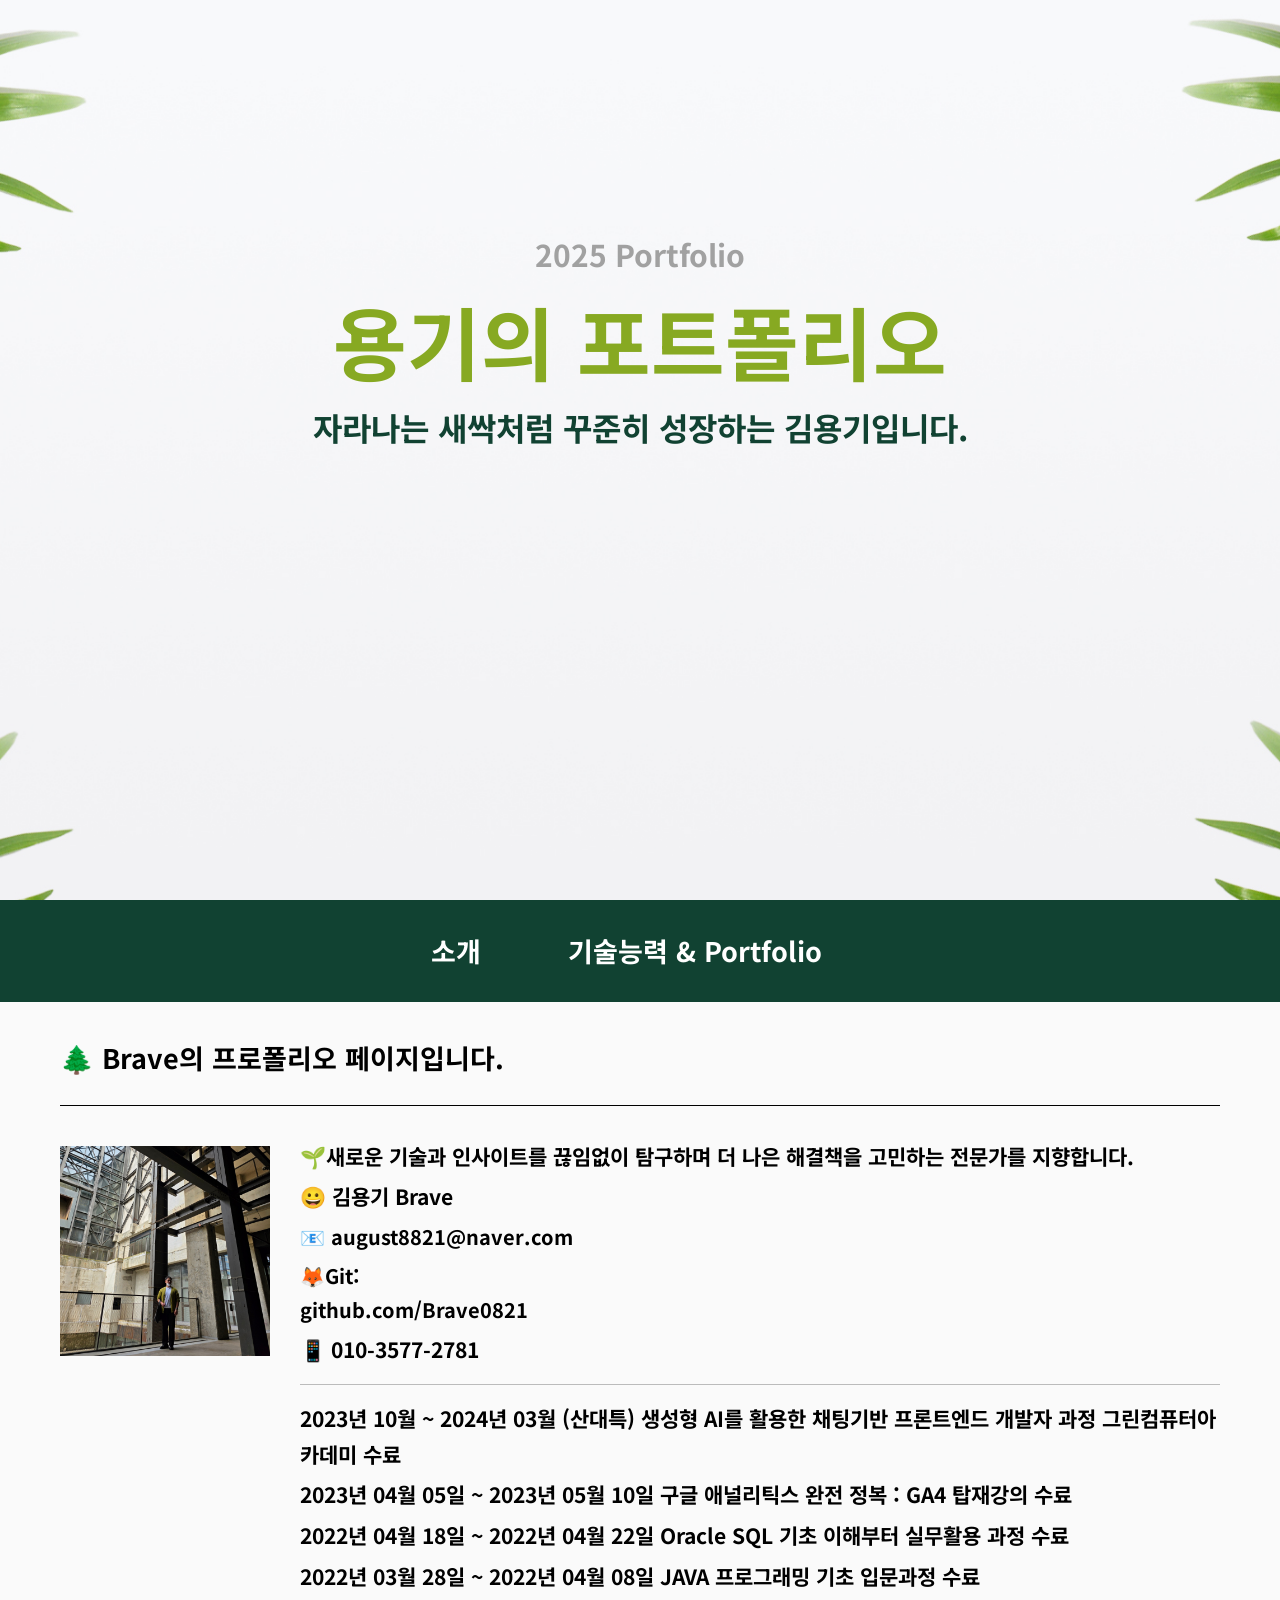
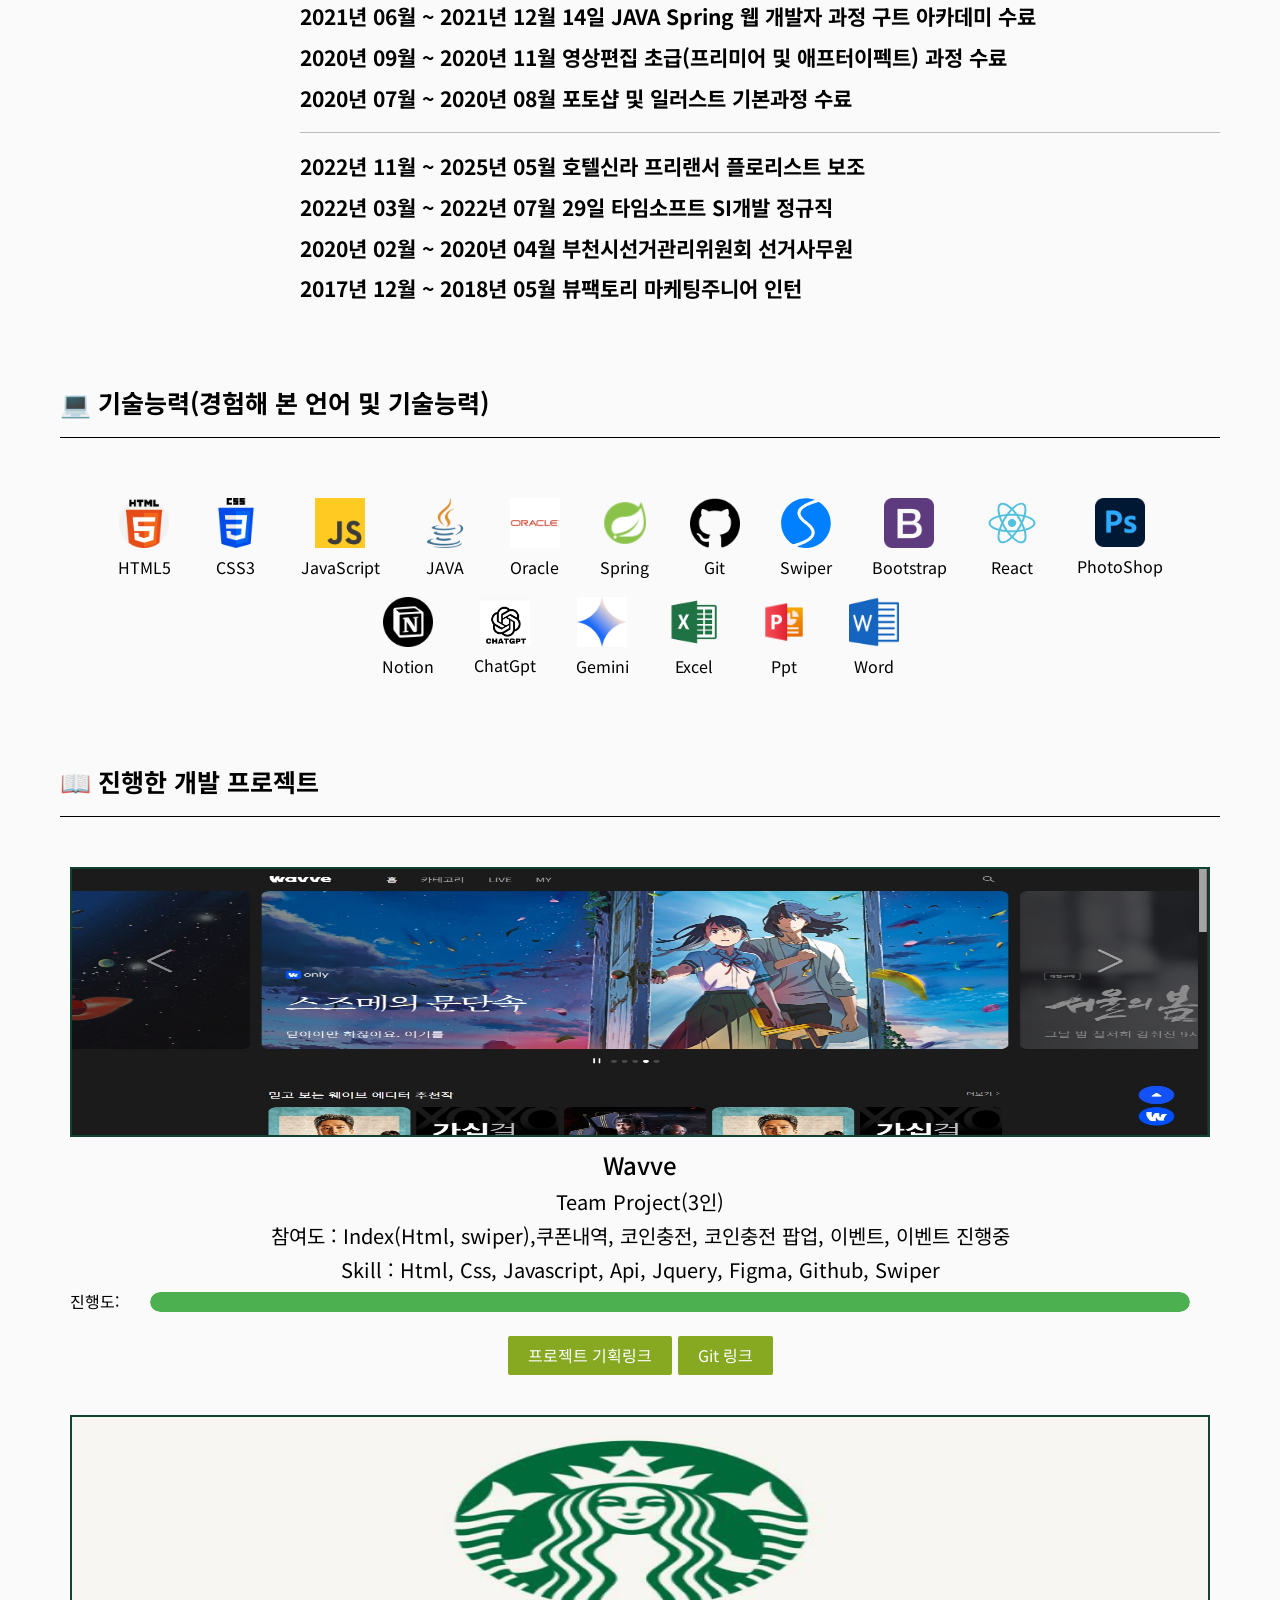
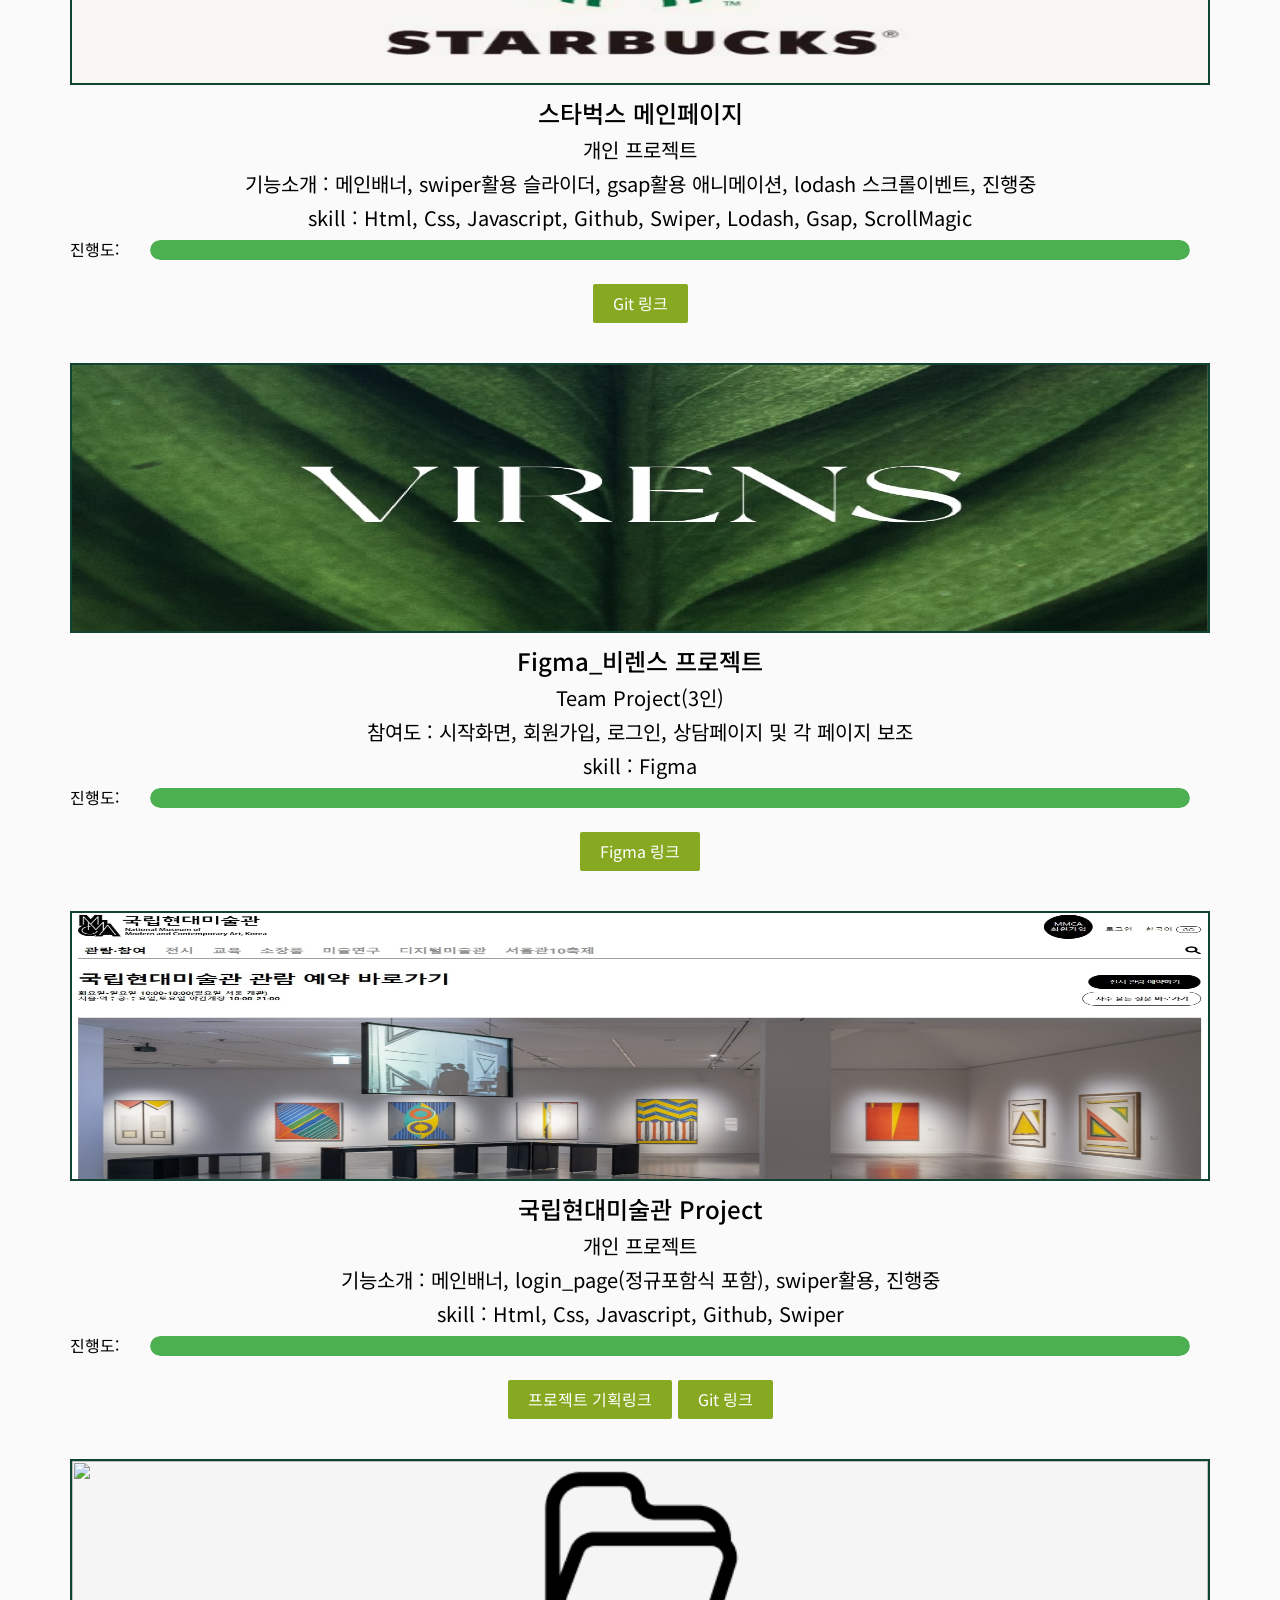
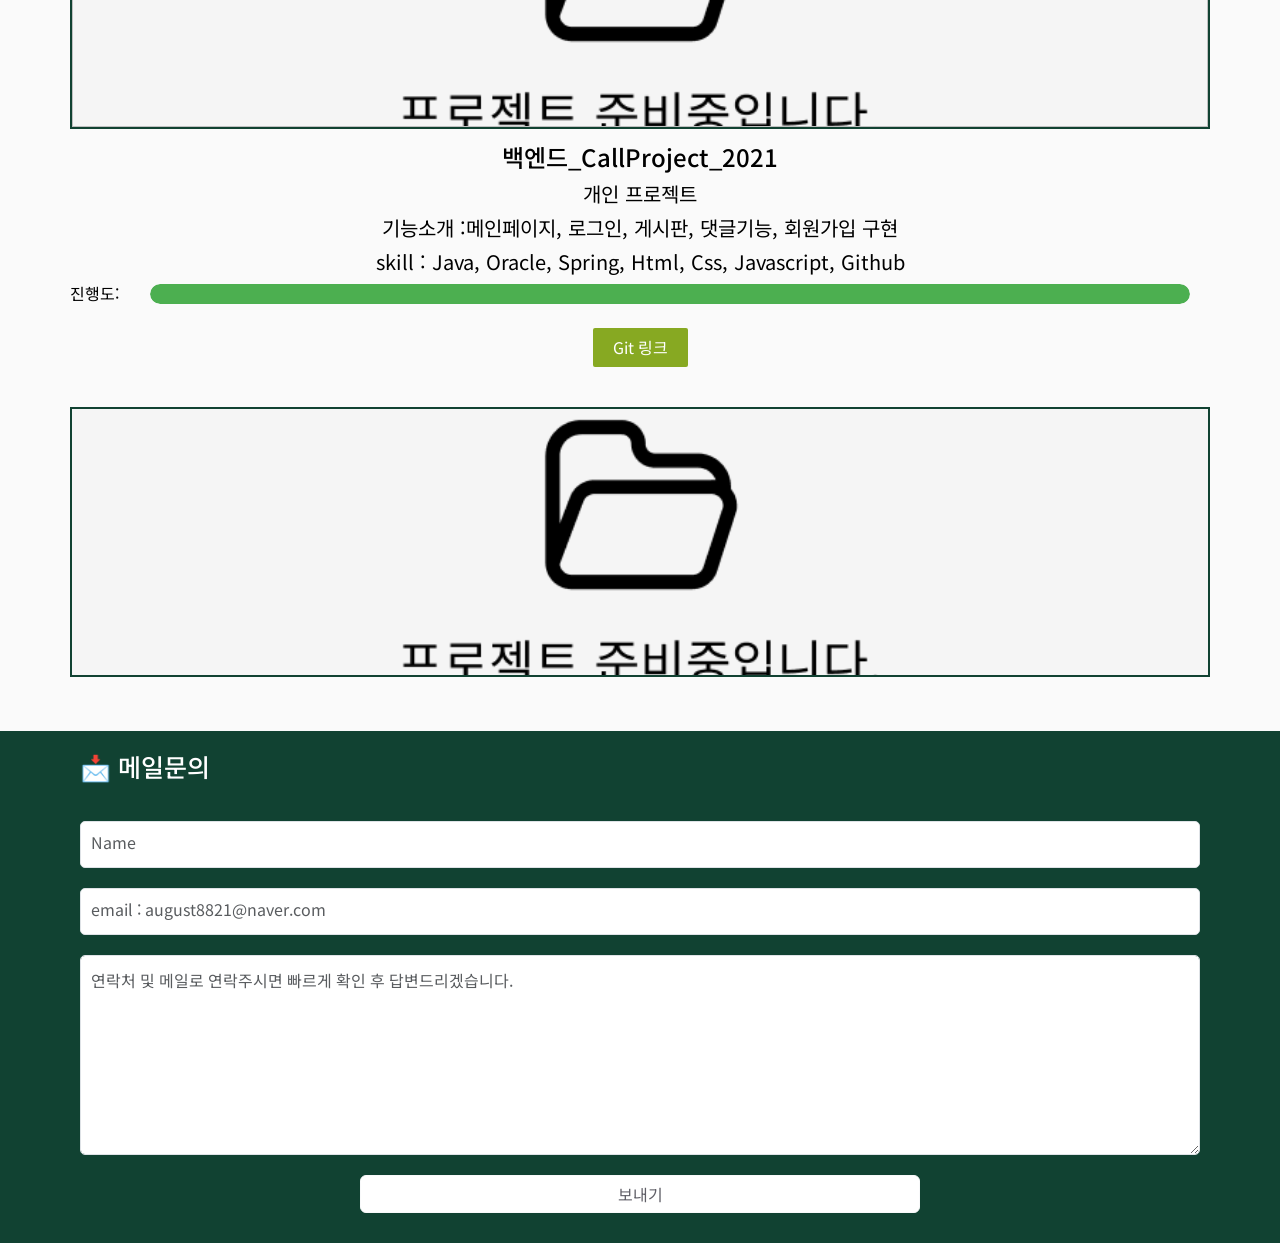
==== index.html @ 5a5cd95c "변경" ====
<!DOCTYPE html>
<html lang="ko">

<head>
    <meta charset="UTF-8">
    <meta name="viewport" content="width=device-width, initial-scale=1.0">
    <title>2025 Portfolio</title>
    <link href='http:spoqa.github.io/spoqa-han-sans/css/SpoqaHanSansNeo.css' rel='stylesheet' type='text/css'>
    <link rel="preconnect" href="https://fonts.googleapis.com">
    <link rel="preconnect" href="https://fonts.gstatic.com" crossorigin>
    <link href="https://fonts.googleapis.com/css2?family=Black+Han+Sans&display=swap" rel="stylesheet">
     <!--플러그인 필수 css cdn 연결-->
     <link rel="stylesheet" href="https://cdnjs.cloudflare.com/ajax/libs/Swiper/11.0.5/swiper-bundle.css">
     <link rel="stylesheet" href="https://cdnjs.cloudflare.com/ajax/libs/Swiper/11.0.5/swiper-bundle.min.css">
     <!--플러그인 필수 JS cdn 연결-->
     <script src="https://cdnjs.cloudflare.com/ajax/libs/Swiper/11.0.5/swiper-bundle.min.js"></script>
     <script src="https://cdnjs.cloudflare.com/ajax/libs/Swiper/11.0.5/swiper-bundle.js"></script>
    <link href="https://cdn.jsdelivr.net/npm/bootstrap@5.0.2/dist/css/bootstrap.min.css" rel="stylesheet"
        integrity="sha384-EVSTQN3/azprG1Anm3QDgpJLIm9Nao0Yz1ztcQTwFspd3yD65VohhpuuCOmLASjC" crossorigin="anonymous">
    <script src="https://cdn.jsdelivr.net/npm/bootstrap@5.0.2/dist/js/bootstrap.bundle.min.js"
        integrity="sha384-MrcW6ZMFYlzcLA8Nl+NtUVF0sA7MsXsP1UyJoMp4YLEuNSfAP+JcXn/tWtIaxVXM" crossorigin="anonymous">
    </script>
    <!-- 구글 폰트 -->
    <link rel="preconnect" href="https://fonts.googleapis.com">
    <link rel="preconnect" href="https://fonts.gstatic.com" crossorigin>
    <link href="https://fonts.googleapis.com/css2?family=Noto+Sans+KR&display=swap" rel="stylesheet">
    <link rel="stylesheet" href="./style/reset.css">
    <link rel="stylesheet" href="./style/portfolio.css">
    <link rel="stylesheet" href="./style/reaction/portfolio_reaction.css">
</head>

<body>
    <button id="scroll-to-top" onclick="scrollToTop()">
        <!-- &#8593; -->&#129145;</button>
    <!-- 유니코드 -->
    <div class="start_wrap">
        <p class="year_title">2025 Portfolio</p>
        <h1>용기의 포트폴리오</h1>
        <p class="info">
            자라나는 새싹처럼 꾸준히 성장하는 김용기입니다.
        </p>
    </div>
    <header>
        <nav>
            <ul>
                <li><a href="#about">소개</a></li>
                <li><a href="#my_skills">기술능력 & Portfolio</a></li>
              <!--   <li><a href="#projects">Portfolio</a></li> -->
            </ul>
        </nav>
    </header>
    <main>
        <div class="main_wrap">
            <section id="about">
                <h2>&#127794; Brave의 프로폴리오 페이지입니다.</h2>
                <div class="profile">
                    <p class="photo "><img src="./images/my_img_2025.png.jpg" alt=""></p>
                    <div class="info">
                        <p class="main_title">&#127793;새로운 기술과 인사이트를 끊임없이 탐구하며 더 나은 해결책을 고민하는 전문가를 지향합니다.</p>
                        <p>&#128512; 김용기 Brave</p>
                        <p class="addr_content "><em class="addr_title"></em>&#128231; august8821@naver.com</p>
                        <a href=https://github.com/Brave0821 target="_blank">
                            <p class="addr_content"  title="클릭 시 저의 Git 사이트로 이동합니다. " data-bs-toggle="tooltip" >&#x1F98A;Git: github.com/Brave0821</p>
                        </a>
                        <p>&#128241; 010-3577-2781</p>
                        <hr>
                        <p>2023년 10월 ~ 2024년 03월 (산대특) 생성형 AI를 활용한 채팅기반 프론트엔드 개발자 과정 그린컴퓨터아카데미 수료</p>
                        <P>2023년 04월 05일 ~ 2023년 05월 10일 구글 애널리틱스 완전 정복 : GA4 탑재강의 수료 </P>
                        <p>2022년 04월 18일 ~ 2022년 04월 22일 Oracle SQL 기초 이해부터 실무활용 과정 수료</p>
                        <p>2022년 03월 28일 ~ 2022년 04월 08일 JAVA 프로그래밍 기초 입문과정 수료</p>
                        <p>2021년 06월 ~ 2021년 12월 14일 JAVA Spring 웹 개발자 과정 구트 아카데미 수료</p>
                        <p>2020년 09월 ~ 2020년 11월 영상편집 초급(프리미어 및 애프터이펙트) 과정 수료</p>
                        <p>2020년 07월 ~ 2020년 08월 포토샵 및 일러스트 기본과정 수료</p>
                        <hr>
                        <p>2022년 11월 ~ 2025년 05월 호텔신라 프리랜서 플로리스트 보조</p>
                        <p>2022년 03월 ~ 2022년 07월 29일 타임소프트 SI개발 정규직</p>
                        <p>2020년 02월 ~ 2020년 04월 부천시선거관리위원회 선거사무원</p>
                        <p>2017년 12월 ~ 2018년 05월 뷰팩토리 마케팅주니어 인턴</p>
                    </div>
                </div>
            </section>
            <section id="my_skills">
                <h2>&#x1F4BB; 기술능력(경험해 본 언어 및 기술능력)</h2>
                <ul class="my_skills_ul">
                    <li><img src="./images/skill_icon/html_2.png" alt="">
                        <p>HTML5</p>
                    </li>
                    <li><img src="./images/skill_icon/css2.png" alt="">
                        <p>CSS3</p>
                    </li>
                    <li><img src="./images/skill_icon/js2.png" alt="">
                        <p>JavaScript</p>
                    </li>
                    <li><img src="./images/skill_icon/java.png" alt="">
                        <p>JAVA</p>
                    </li>
                    <li><img src="./images/skill_icon/oracle.png" alt="">
                        <p>Oracle</p>
                    </li>
                    <li><img src="./images/skill_icon/spring.png" alt="">
                        <p>Spring</p>
                    </li>
                    <li><img src="./images/skill_icon/github1.png" alt="">
                        <p>Git</p>
                    </li>
                    <li><img src="./images/skill_icon/swiper-logo.svg" alt="">
                        <p>Swiper</p>
                    </li>
                    <li><img src="./images/skill_icon/bootstrap.png" alt="">
                        <p>Bootstrap</p>
                    </li>
                    <li><img src="./images/skill_icon/react.svg" alt="">
                        <p>React</p>
                    </li>
                    <li><img src="./images/skill_icon/ph1.png" alt="">
                        <p>PhotoShop</p>
                    </li>
                    <li><img src="./images/skill_icon/notion1.png" alt="">
                        <p>Notion</p>
                    </li>
                    <li><img src="./images/skill_icon/gpt1.jpg" alt="">
                        <p>ChatGpt</p>
                    </li>
                    <li><img src="./images/skill_icon/gemini.jpg" alt="">
                        <p>Gemini</p>
                    </li>
                    <li><img src="./images/skill_icon/excel.png" alt="">
                        <p>Excel</p>
                    </li>
                    <li><img src="./images/skill_icon/ppt.png" alt="">
                        <p>Ppt</p>
                    </li>
                    <li><img src="./images/skill_icon/word.png" alt="">
                        <p>Word</p>
                    </li>
                </ul>
            </section>
            <section class="swiper-container" id="projects">
                <h2>&#x1F4D6; 진행한 개발 프로젝트</h2>
                <ul class="swiper-wrapper">
                    <li class="swiper-slide">
                        <a href="https://yunaweb.pe.kr/wave_frontend24/#" target="_blank" class="photo"
                            title="클릭 시 프로젝트 결과 페이지로 이동합니다" data-bs-toggle="tooltip"><img src="./images/png/my_port1.png"
                                alt=""></a>
                        <!-- 주소 2개 1개는 선생님이 닷홈?으로 -->
                        <!-- https://yunaweb.pe.kr/wave_frontend24/# -->
                        <!-- http://eunsung00.dothome.co.kr/# -->
                        <h3>Wavve</h3>
                        <p>Team Project(3인)</p>
                        <p>참여도 : Index(Html, swiper),쿠폰내역, 코인충전, 코인충전 팝업, 이벤트, 이벤트 진행중</p>
                        <p>Skill : Html, Css, Javascript, Api, Jquery, Figma, Github, Swiper</p>
                        <div class="progress-bar">
                            <div class="progress" id="progress_wavve"></div>
                        </div>
                        <div id="progress-label">진행도: </div>
                        <!-- <a class="view" href="https://www.figma.com/proto/d97P1f5xxpEmgM6TqXLsxs/2%EC%A1%B0-Wavve-%ED%8C%80-%ED%94%84%EB%A1%9C%EC%A0%9D%ED%8A%B8?node-id=0-1" target="_blank" data-bs-toggle="tooltip" data-bs-title="Click Figma">프로젝트 기획링크</a> -->
                        <a class="view"
                            href="https://www.figma.com/proto/eJRY4yJRgtSu9EDS7NRVVg/2%ED%8C%80-wavve-%ED%94%84%EB%A1%9C%EC%A0%9D%ED%8A%B8?type=design&node-id=25-2&t=TbO5zuvLXb6Bbsw3-0&scaling=contain&page-id=0%3A1"
                            target="_blank" data-bs-toggle="tooltip" data-bs-title="Click Figma">프로젝트 기획링크</a>
                        <a class="view" target="_blank" href="https://github.com/EunsungGIT/TeanProjectWavve"
                            data-bs-toggle="tooltip" data-bs-title="Click GitHub">Git 링크</a>
                    </li>

                    <!-- 스타벅스 프로젝트 진행중! -->
                    <li class="swiper-slide ">
                        <a href="https://brave0821-coffee-project.netlify.app/" target="_blank" class="photo"
                            title="클릭 시 프로젝트 결과 페이지로 이동합니다." data-bs-toggle="tooltip"><img src="./images/starbucks_project.PNG"
                                alt=""></a>
                        <h3>스타벅스 메인페이지</h3>
                        <p>개인 프로젝트</p>
                        <p>기능소개 : 메인배너, swiper활용 슬라이더, gsap활용 애니메이션, lodash 스크롤이벤트, 진행중 </p>
                        <p>skill : Html, Css, Javascript, Github, Swiper, Lodash, Gsap, ScrollMagic</p>
                        <!-- ScrollMagic : 스크롤 이벤트 시 사용
                            Lodash : 사용시 lodash 라이브러리 사용할 때 js보다 위에 선언
                            스크롤 내릴 때 배지 숨기기에 사용 
                            Gsap :   /* gsap.to - > 애니메이션 라이브러리 */
                         -->
                        <div class="progress-bar">
                            <div class="progress" id="progress_star"></div>
                        </div>
                        <div id="progress-label">진행도: </div>
                    <!--  <a href="#" target="_blank" onclick="show_alert()" class="view" data-bs-toggle="tooltip"
                            data-bs-title="Click Figma">프로젝트 기획링크</a> -->
                        <a class="view" target="_blank" href="https://github.com/Brave0821/starbucks_project"
                            data-bs-toggle="tooltip" data-bs-title="Click GitHub">Git 링크</a>
                    </li>

                    <li class="swiper-slide">
                        <a href="https://www.figma.com/proto/awSRDNw2wSh28Qm1FjveeA/1%EC%A1%B0_%EB%B9%84%EB%A0%8C%EC%8A%A4_%EC%9A%A9%EA%B8%B0%2C%ED%98%84%EB%B9%88%2C%EC%9D%80%EC%A7%80?node-id=1-70&mode=design&t=Zvrmenkyr2TkocUM-1" target="_blank" class="photo"
                            title="클릭 시 프로젝트 결과 페이지로 이동합니다. " data-bs-toggle="tooltip"><img
                                src="./images/png/my_port2.png" alt=""></a>
                        <h3>Figma_비렌스 프로젝트</h3>
                        <p>Team Project(3인)</p>
                        <p>참여도 : 시작화면, 회원가입, 로그인, 상담페이지 및 각 페이지 보조</p>
                        <p>skill : Figma</p>
                        <div class="progress-bar">
                            <div class="progress" id="progress_virens"></div>
                        </div>
                        <div id="progress-label">진행도: </div>
                        <a class="view" target="_blank" href="https://www.figma.com/file/ej5Dd2ijztCohTHC5mE9Yn/%EB%B9%84%EB%A0%8C%EC%8A%A4_%EC%9E%91%EC%97%85%ED%8E%98%EC%9D%B4%EC%A7%80?type=design&node-id=0%3A1&mode=design&t=mO05AOOE3wdHelzq-1"
                            data-bs-toggle="tooltip" data-bs-title="Click Figma">Figma 링크</a>
                    </li>

                    <li class="swiper-slide ">
                        <a href="https://yonggi-artmuseum.netlify.app/" target="_blank" class="photo"
                            title="클릭 시 프로젝트 결과 페이지로 이동합니다" data-bs-toggle="tooltip"><img src="./images/png/my_port3.png"
                                alt=""></a>
                        <h3>국립현대미술관 Project</h3>
                        <p>개인 프로젝트</p>
                        <p>기능소개 : 메인배너, login_page(정규포함식 포함), swiper활용, 진행중</p>
                        <p>skill : Html, Css, Javascript, Github, Swiper</p>
                        <div class="progress-bar">
                            <div class="progress" id="progress_art"></div>
                        </div>
                        <div id="progress-label">진행도: </div>
                        <a href="#" target="_blank" onclick="show_alert()" class="view" data-bs-toggle="tooltip"
                            data-bs-title="Click Figma">프로젝트 기획링크</a>
                        <a class="view" target="_blank" href="https://github.com/Brave0821/cloneCoding_art_museum"
                            data-bs-toggle="tooltip" data-bs-title="Click GitHub">Git 링크</a>
                    </li>
                    <li class="swiper-slide">
                        <a href="./images/백엔드_CallProject_2021_김용기(발표 +시연영상).pptx" target="_blank" class="photo"
                            title="클릭 시 프로젝트 자료&시연영상이 다운로드됩니다. " data-bs-toggle="tooltip"><img
                                src="./images/my_port4.png" alt=""></a>
                        <h3>백엔드_CallProject_2021</h3>
                        <p>개인 프로젝트</p>
                        <p>기능소개 :메인페이지, 로그인, 게시판, 댓글기능, 회원가입 구현</p>
                        <p>skill : Java, Oracle, Spring, Html, Css, Javascript, Github</p>
                        <div class="progress-bar">
                            <div class="progress" id="progress_call"></div>
                        </div>
                        <div id="progress-label">진행도: </div>
                        <a class="view" target="_blank" href="https://github.com/Brave0821/CallProject"
                            data-bs-toggle="tooltip" data-bs-title="Click GitHub">Git 링크</a>
                    </li>
                    <li class="swiper-slide">
                        <a href="#" target="_blank" class="photo" title="준비중입니다." data-bs-toggle="tooltip"></a>
                    </li>
                </ul>
                <!-- prev next 자리 -->
                <a href="#" class="swiper-button-prev"></a>
                <a href="#" class="swiper-button-next"></a>
            </section>
            <!-- 토이 프로젝트 예시. -->
        </div>
    </main>
    <footer>
        <div class="mail">
            <a href="#">
                <h1>&#x1F4E9; 메일문의
                    <!-- <img src="./images/icon/chevron-down-solid.svg" alt=""> -->
                </h1>
            </a>
            <form action="https://api.web3forms.com/submit" method="POST" id="mailFrm">
                <!-- <input type="hidden" name="access_key" value="YOUR_ACCESS_KEY_HERE"> -->
                <!-- https://web3forms.com/#start  받은 키를 저기에 입력 -->
                <input type="hidden" name="access_key" value="86501c66-6d05-4bf1-900e-39610a4f84cd">
                <input type="text" name="name" required placeholder="Name" class="form-control" id="floatingInputValue">
                <input type="email" name="email" required placeholder="email : august8821@naver.com"
                    class="form-control" id="floatingInputValue">
                <textarea name="message" required placeholder="연락처 및 메일로 연락주시면 빠르게 확인 후 답변드리겠습니다." class="form-control"
                    id="floatingInputValue"></textarea>
                <!--                <div class="h-captcha" data-captcha="true"></div> -->
                <button type="submit" id="sendbtn" class="btn btn-outline-light" data-bs-toggle="popover"
                    title="Popover title" data-bs-content="메일을 보냈습니다." onclick="send_alert()">보내기</button>
            </form>
            <script src="https://web3forms.com/client/script.js" async defer></script>
        </div>
    </footer>
    <script src="script/index.js"></script>
</body>

</html>
---- style/portfolio.css ----
* {
/*   font-family: 'Spoqa Han Sans Neo', 'sans-serif'; */

  font-family: "Noto Sans KR", sans-serif;
  font-optical-sizing: auto;
  font-weight: 400;
  font-style: normal;
}

body {
  overflow-x: hidden; /* 가로 스크롤바를 숨깁니다. */

}

#scroll-to-top {
  position: fixed;
  bottom: 20px;
  right: 20px;
  background-color: #87a922;
  color: #fff;
  border: none;
  border-radius: 50%;
  width: 60px;
  height: 60px;
  font-size: 24px;
  cursor: pointer;
  display: flex;
  justify-content: center;
  align-items: center;
}

#scroll-to-top:hover {
  background-color: #114232;
}
#scroll-to-top span {
  font-size: 12px;
}
/* intro 첫번째 영역 */
.start_wrap {
  background:#f7f9fb url(../images/background_img/img1_2.jpg) no-repeat center;
 /*  background:#f7f9fb url(/images/background_img/img16.jpg) no-repeat center; */
  background-size:cover;
  height: 100vh;
  width: 100vw;
  text-align: center;
  padding: 18.4% 0 0 0;
}
.start_wrap p {
  color: #a1a1a1;
  font-size: 20px;
  font-weight: bold;
}
.start_wrap .year_title {
  font-size: 30px;
  font-weight: bold;
}
.start_wrap h1 {
  color: #87A922;
  font-size: 5rem;
  line-height: 1.7;
  font-weight: bold;
}
.start_wrap .info {
  margin-bottom: 20px;
  color:#114232;
  font-size:2rem;
}
/* header */
header {
  background-color: #114232;
  color: #fff;
  padding: 35px;
  text-align: center;
}
header nav {
  
}
header nav ul {
  display: flex;
  justify-content: center;
}
/* 소개 기술능력 */
header nav ul li {margin-right: 27px;}
header nav ul li a {
  font-size: 27px;
  font-weight: bold;
  padding: 0px 30px;
  color: #fff;
}
nav ul li a:hover {color: darkgreen}
/* main 프로필 페이지 */
main {}
main .main_wrap {
  margin: 0 auto;
  max-width: 100%;
  background: #FAFAFA;
}
/* 공통 section */
main .main_wrap > section {
  padding: 0 60px;
}

main .main_wrap > section h2 {
  font-weight: bold;
  font-size: 25px;
  border-bottom: 1px solid #000;
  padding-bottom: 20px;
}
/* section 개별 이름 about > my_skills > project(swiper-container) 순서 */
main .main_wrap #about {
  padding-top:40px;
}
main .main_wrap #about h2 {
  padding-bottom: 30px;
  font-size: 27px;
}
main .main_wrap #about .profile {
  font-size: 25px;
  margin-bottom: 20px;
  display:flex;
}

main .main_wrap #about .profile .photo {
  width: 20%; margin: 40px 20px 30px 0;
}
main .main_wrap #about .profile .photo img {width:100%;}
main .main_wrap #about .profile .info {
  padding-top: 28px;
  padding-left: 10px;
}
main .main_wrap #about .profile .info .main_title {}
main .main_wrap #about .profile .info p {
  font-weight: bold;
  font-size: 21px;
  margin-top: 5px;
  line-height:1.7;
}

main .main_wrap #about .profile .info p:last-child {

}

main .main_wrap  #about .profile .info .addr_content {
  font-weight: bold;
  font-size: 20px;
  margin-top: 5px;
}
main .main_wrap #about .profile .info .addr_content .addr_title {}
main .main_wrap #about .profile .info a {}
/* 부트스트랩 적용을 위해 넓이 제한 - > 클릭 시 git로 이동합니다. */
main .main_wrap #about .profile .info a .addr_content {
  width: 280px;
}
main .main_wrap #my_skills {
  margin: 80px 0px 80px 0px;
}
main .main_wrap #my_skills h2 {}
/* 111 */
main .main_wrap #my_skills .my_skills_ul {
  display: flex;
  flex-wrap: wrap;
  justify-content:center;
  margin-top: 50px;
  text-align: center;
}
main .main_wrap #my_skills .my_skills_ul li {
  display: flex;
  flex-flow: column;
  justify-content: flex-start;
  align-items: center;
  text-align: center;
  padding: 10px;
  margin: 0 10px;
}
main .main_wrap #my_skills .my_skills_ul li img {
  width: 50px; height: auto;
  transition: transform 0.3s ease;
}
main .main_wrap #my_skills .my_skills_ul li img:hover{
  transform: scale(1.1); 
  transform-origin: 50% 50%;
}
main .main_wrap #my_skills .my_skills_ul li p {
  font-size: 16px; padding-top:10px;
}
main .main_wrap #projects {
  position: relative;
}
main .main_wrap #projects h2 {}
main .main_wrap #projects .swiper-wrapper {
  text-align: center;
  padding: 30px 0px 30px 0px;
}
main .main_wrap #projects .swiper-wrapper .swiper-slide {
  font-size: 20px;
  padding: 20px 10px 20px 10px;
}
/* 이미지 클릭 시 포트폴리오 새 창 링크 */
main .main_wrap #projects .swiper-wrapper .swiper-slide .photo {
  border:2px solid #114232; display:inline-block;
  width:100%; height: 270px; overflow:hidden;
  background:url(../images/project_Preparing800.png) center;
  background-size:cover;
}
main .main_wrap #projects .swiper-wrapper .swiper-slide .photo:hover {
  filter:brightness(110%)
}
main .main_wrap #projects .swiper-wrapper .swiper-slide .photo img {
  width:100%;
  height: 100%;
}
main .main_wrap #projects .swiper-wrapper .swiper-slide h3 {
  font-size:1.5rem; padding-top:10px;
}
main .main_wrap #projects .swiper-wrapper .swiper-slide p {
  font-size: 20px; margin-top:10px;
}
/* 기획페이지 새 창 링크 */
main .main_wrap #projects .swiper-wrapper .swiper-slide .view {
  margin-top:20px;
  background:#87A922; border-radius:2px;
  padding:10px 20px; display:inline-block; color:#fff;
}
main .main_wrap #projects .swiper-wrapper .swiper-slide .view:hover {
  background:#114232;
}
/* prev, next */
main .main_wrap #projects .swiper-button-prev {
  position: absolute; color: #000;
  top: 265px;
}
main .main_wrap #projects .swiper-button-next {
  position: absolute; color: #000;
  top: 265px;
}
main .main_wrap #projects .swiper-button-prev:hover {color: darkgreen;}
main .main_wrap #projects .swiper-button-next:hover{color: darkgreen;}
/* footer */
footer {
  background: #114232;
  display: flex;
  padding: 0px 30px 30px 30px;
}
footer .mail {
  padding: 0 40px;
  margin-top: 30px;
  width: 1200px;
  margin: 0 auto;
}
footer .mail a {}
footer .mail a h1 {
  font-size: 25px; color:#fff;
  padding: 20px 0px 20px 0px;
}
footer .mail a img {
  padding-left: 5px;
  width: 25px;
  height: 25px;
}
footer .mail #mailFrm {
  text-align: center;
}
footer .mail #mailFrm input {
  background: #fff;
  width: 100%;
  height: 47px;
  border-radius: 5px;
  margin: 20px 0px 20px 0px;
  display: block;
  padding: 0px 0px 5px 10px;
}
footer .mail #mailFrm input[type=text] {}
footer .mail #mailFrm input[type=email] {}
footer .mail #mailFrm textarea {
  margin-bottom: 20px;
  width: 100%; height:200px;
  border-radius: 5px;
  padding: 12px 0px 0px 10px;
}
footer .mail #mailFrm #sendbtn {
  color: #605f67;
  background:#fff; width:50%;
}
footer .addr {margin-left: 70px;}
footer .addr h1 {
  font-size: 25px;
  padding: 50px 0px 20px 0px;
  border-bottom: 1px solid #000;
}
footer .addr > .addr_content {}
footer .addr a {}
footer .addr a .addr_content {}
footer .addr a .addr_content .addr_title {}
/* --------------------------------------------- */
/* 각 섹션이 스크롤될 때 페이드인 효과 적용 */
@keyframes fadeIn {
  from {
    opacity: 0;
    transform: translateY(20px);
  }

  to {
    opacity: 1;
    transform: translateY(0);
  }
}
/* 각 섹션에 애니메이션 적용 */
.start_wrap {
  animation: fadeIn 1s ease 0.5s both;
}


/* 실험중 */

.progress-bar {
  width: calc(100% - 100px); /* 100px는 라벨의 폭을 고려하여 조절합니다. */
  height: 20px;
  background-color: #f0f0f0;
  border-radius: 10px;
  display: inline-block;
  margin-top: 10px;
}

.progress {
  height: 100%;
  border-radius: 10px;
  background-color: #4caf50; /* Default green color */
  transition: width 0.5s ease-in-out;
/*   display: inline-block; */
}

#progress-label {
  float: left;
  margin-right: 10px; /* 라벨과 막대 사이의 간격 조절 */
  margin-top: 10px;
}
---- style/reaction/portfolio_reaction.css ----
@media screen and (max-width:1240px) {
    .start_wrap .year_title {
        font-size: 1.25rem;
    }
    
    .start_wrap h1 {
        font-size: 3.75rem;
    }

    .start_wrap .info{
        font-size: 1rem
    }
    main .main_wrap #about .profile .photo img {
        width: 250%;
        margin-top: 25px;
    }
    main .main_wrap #about .profile {
        flex-direction: column;
    }

    main .main_wrap #about .profile .info {
        margin-top: 0px;
    }
    main .main_wrap #my_skills .my_skills_ul {
        flex-wrap: wrap;
    }
    main .main_wrap #projects .swiper-wrapper .swiper-slide .photo {
    width: 100%;
    height: 260px;
    }
    main .main_wrap #projects .swiper-wrapper .swiper-slide .photo img {}
    main .main_wrap #projects .swiper-wrapper .swiper-slide h3 {
        font-size: 1.25rem
    }
    main .main_wrap #projects .swiper-wrapper .swiper-slide p {
        font-size: 1rem;
    }
    main .main_wrap #projects .swiper-wrapper .swiper-slide .view {
        padding: 7px 15px
    }

    main .main_wrap #projects .swiper-button-prev {
        position: absolute; color: #000;
        top: 225px;
    }
    main .main_wrap #projects .swiper-button-next {
        position: absolute; color: #000;
        top: 225px;
    }
    footer .mail #mailFrm {
        text-align: center;
    }
/* 3 4(넓은화면x) 5넓은화면x  11넓 괜찮은데?? 13? 15 16*/
    .start_wrap {
        background:#f7f9fb url(/images/background_img/img4.jpg) no-repeat center;
/*         background-size:cover;
        height: 100vh;
        width: 100vw;
        text-align: center;
        padding: 18.4% 0 0 0; */
      }
}





@media screen and (max-width:768px) {

    .start_wrap {
        background:#f7f9fb url(/images/background_img/img4.jpg) no-repeat center;
 /*        background-size:cover;
        height: 100vh;
        width: 100vw;
        text-align: center;
        padding: 18.4% 0 0 0; */
      }
      
    .start_wrap .year_title {
        font-size: 1.25rem;
    }
    
    .start_wrap h1 {
        font-size: 3.75rem;
    }

    .start_wrap .info{
        font-size: 1rem
    }

 
    main .main_wrap #about .profile .photo img {
        width: 250%;
        margin-top: 25 px;
    }
    main .main_wrap #about .profile {
        flex-direction: column;
    }

    main .main_wrap #about .profile .info {
        margin-top: 0px;
    }
    main .main_wrap #my_skills .my_skills_ul {
        flex-wrap: wrap;
    }
    main .main_wrap #projects .swiper-wrapper .swiper-slide .photo {
    width: 100%;
    height: 260px;
    }
    main .main_wrap #projects .swiper-wrapper .swiper-slide .photo img {}
    main .main_wrap #projects .swiper-wrapper .swiper-slide h3 {
        font-size: 1.25rem
    }
    main .main_wrap #projects .swiper-wrapper .swiper-slide p {
        font-size: 1rem;
    }
    main .main_wrap #projects .swiper-wrapper .swiper-slide .view {
        padding: 7px 15px
    }

    main .main_wrap #projects .swiper-button-prev {
        position: absolute; color: #000;
        top: 225px;
    }
    main .main_wrap #projects .swiper-button-next {
        position: absolute; color: #000;
        top: 225px;
    }
    footer .mail #mailFrm {
        text-align: center;
    }
} 

@media screen and (max-width:553px) {

    header nav ul li a {
        font-size: 20px;
    }
}

@media screen and (max-width:477px) {
    header nav ul li a {
        font-size: 15px;
    }
}
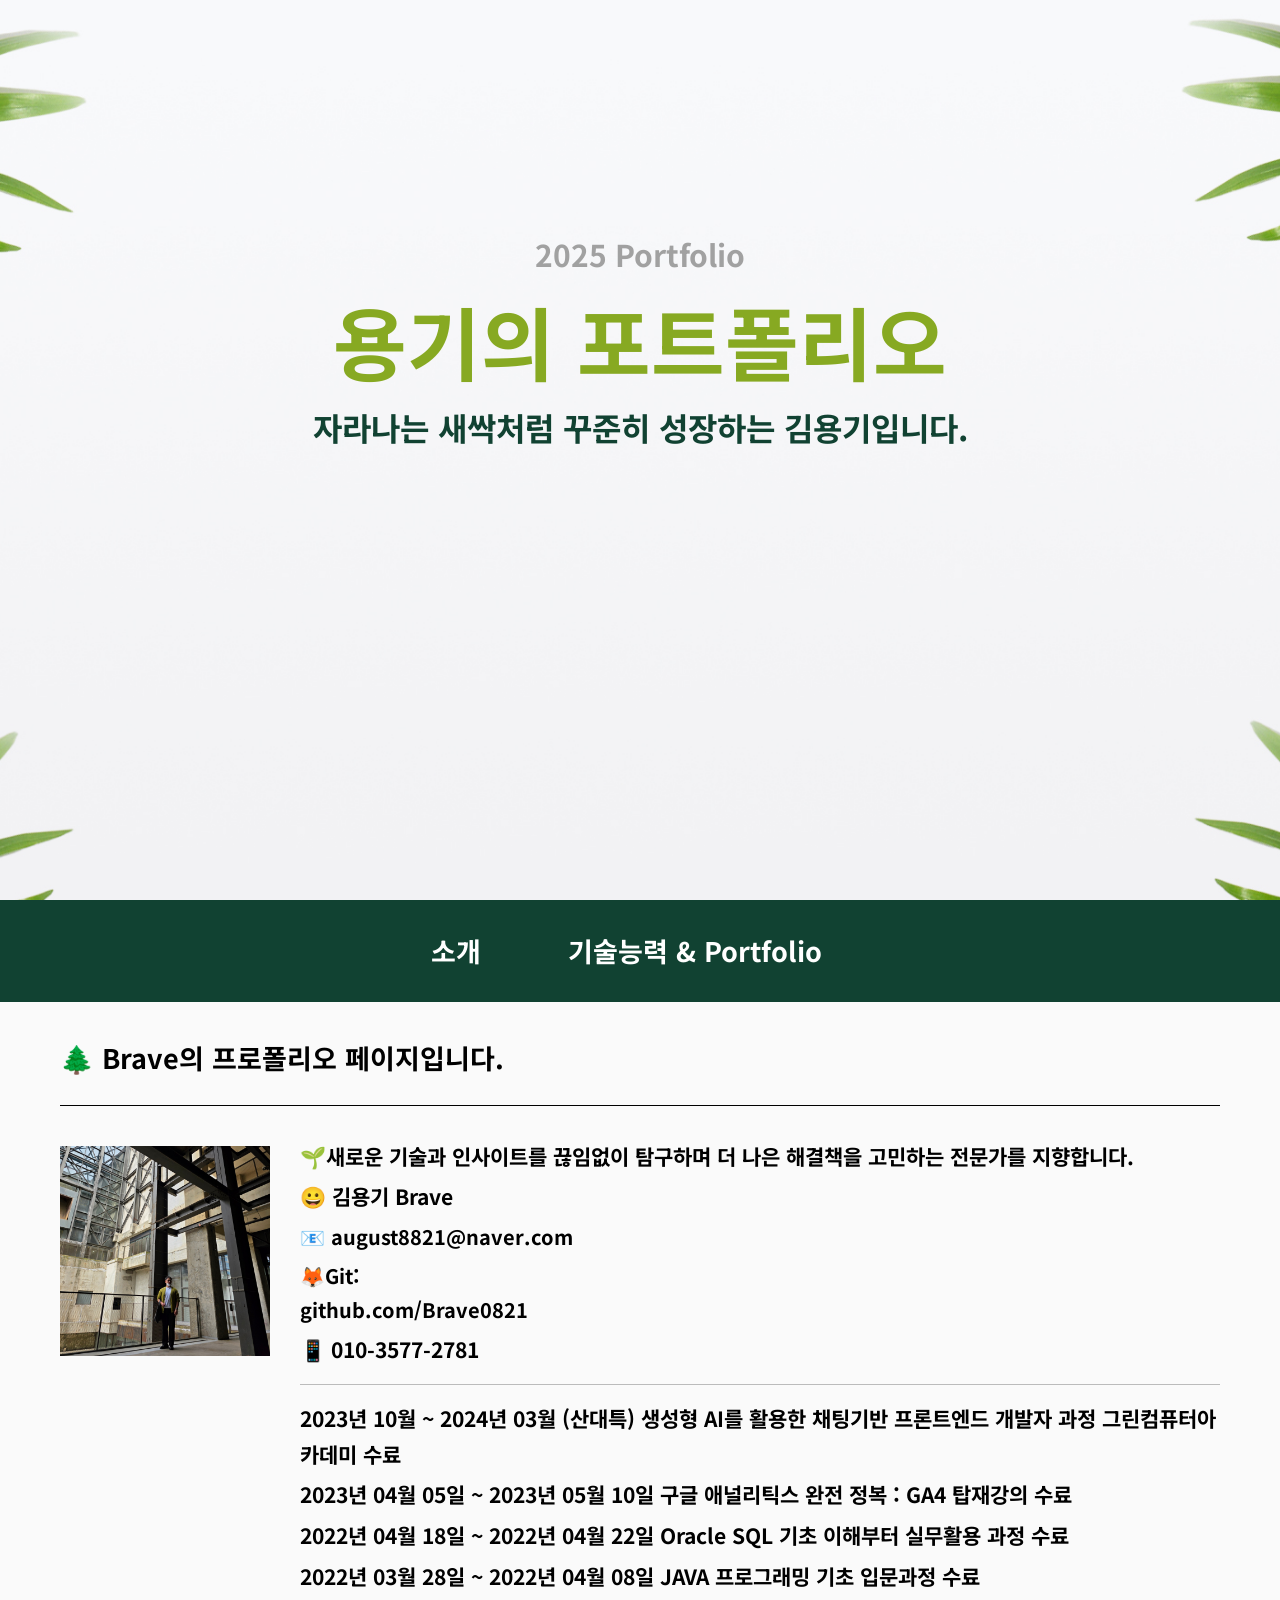
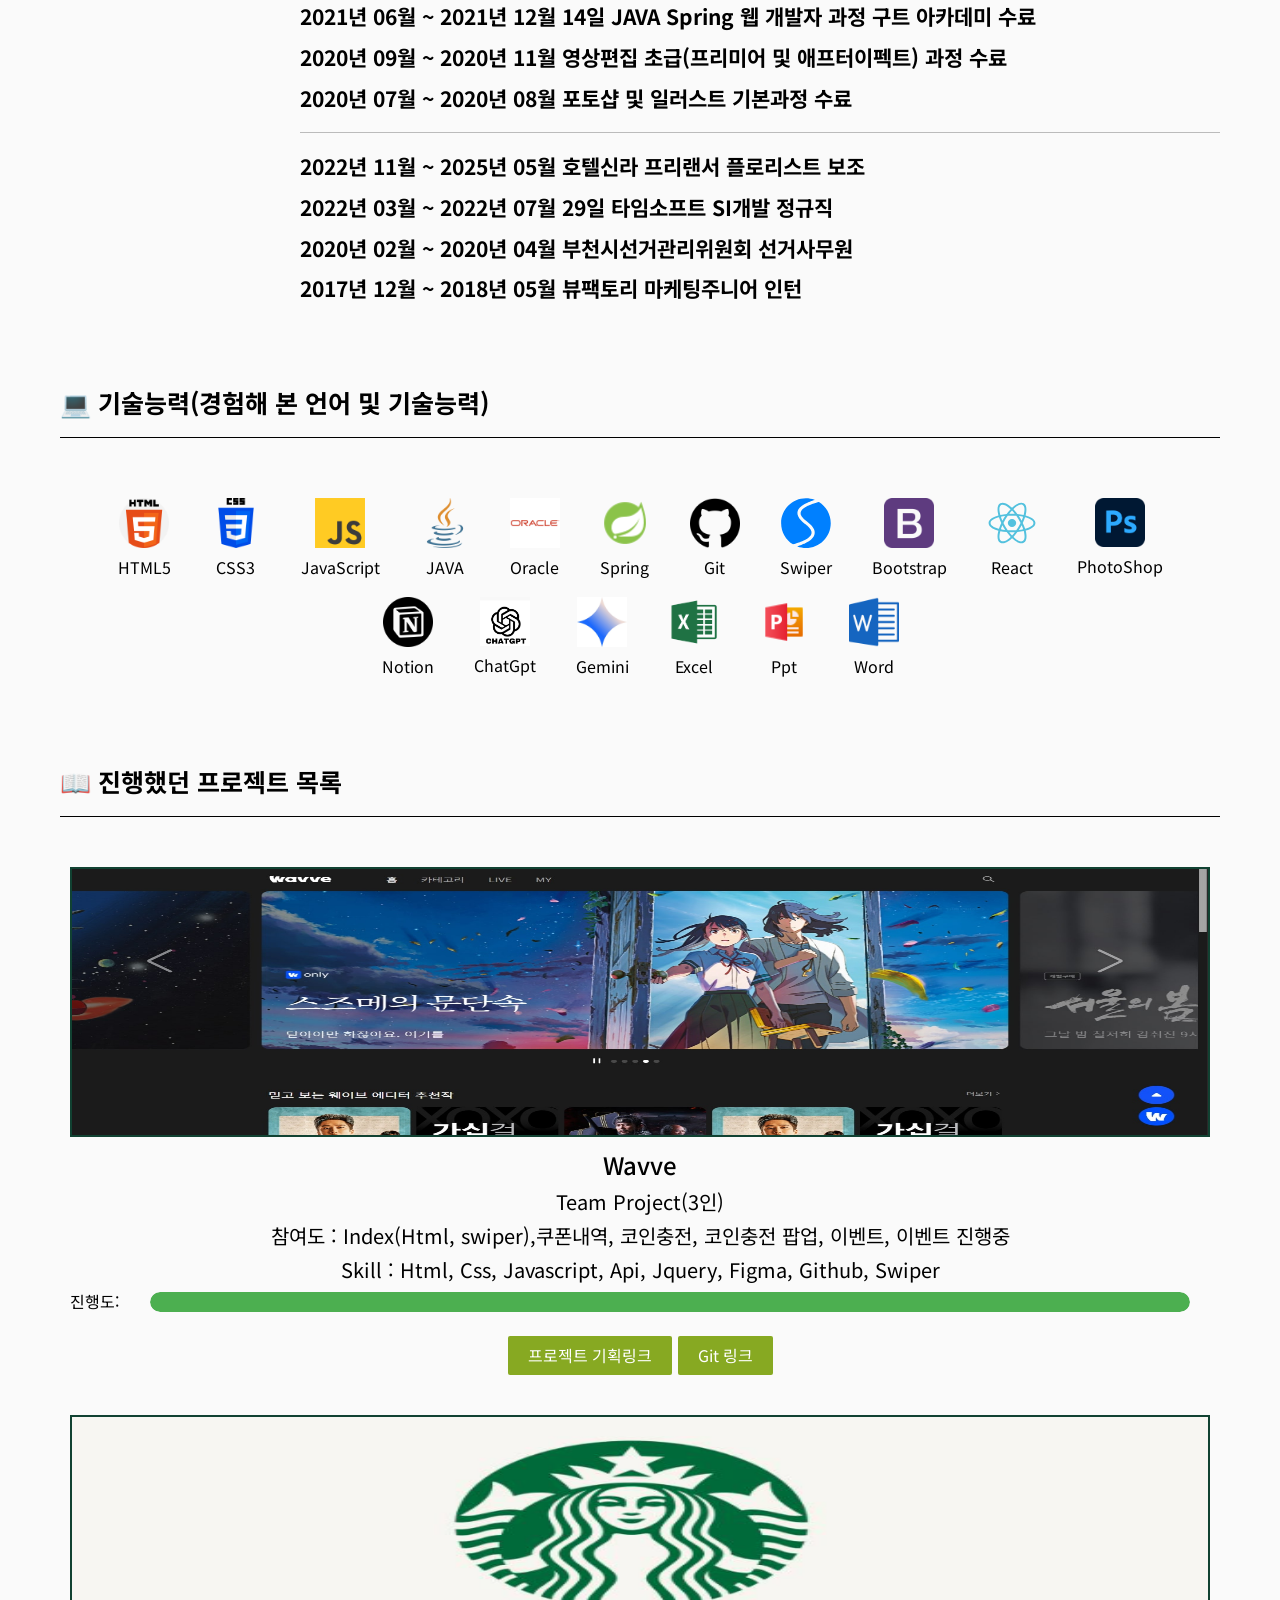
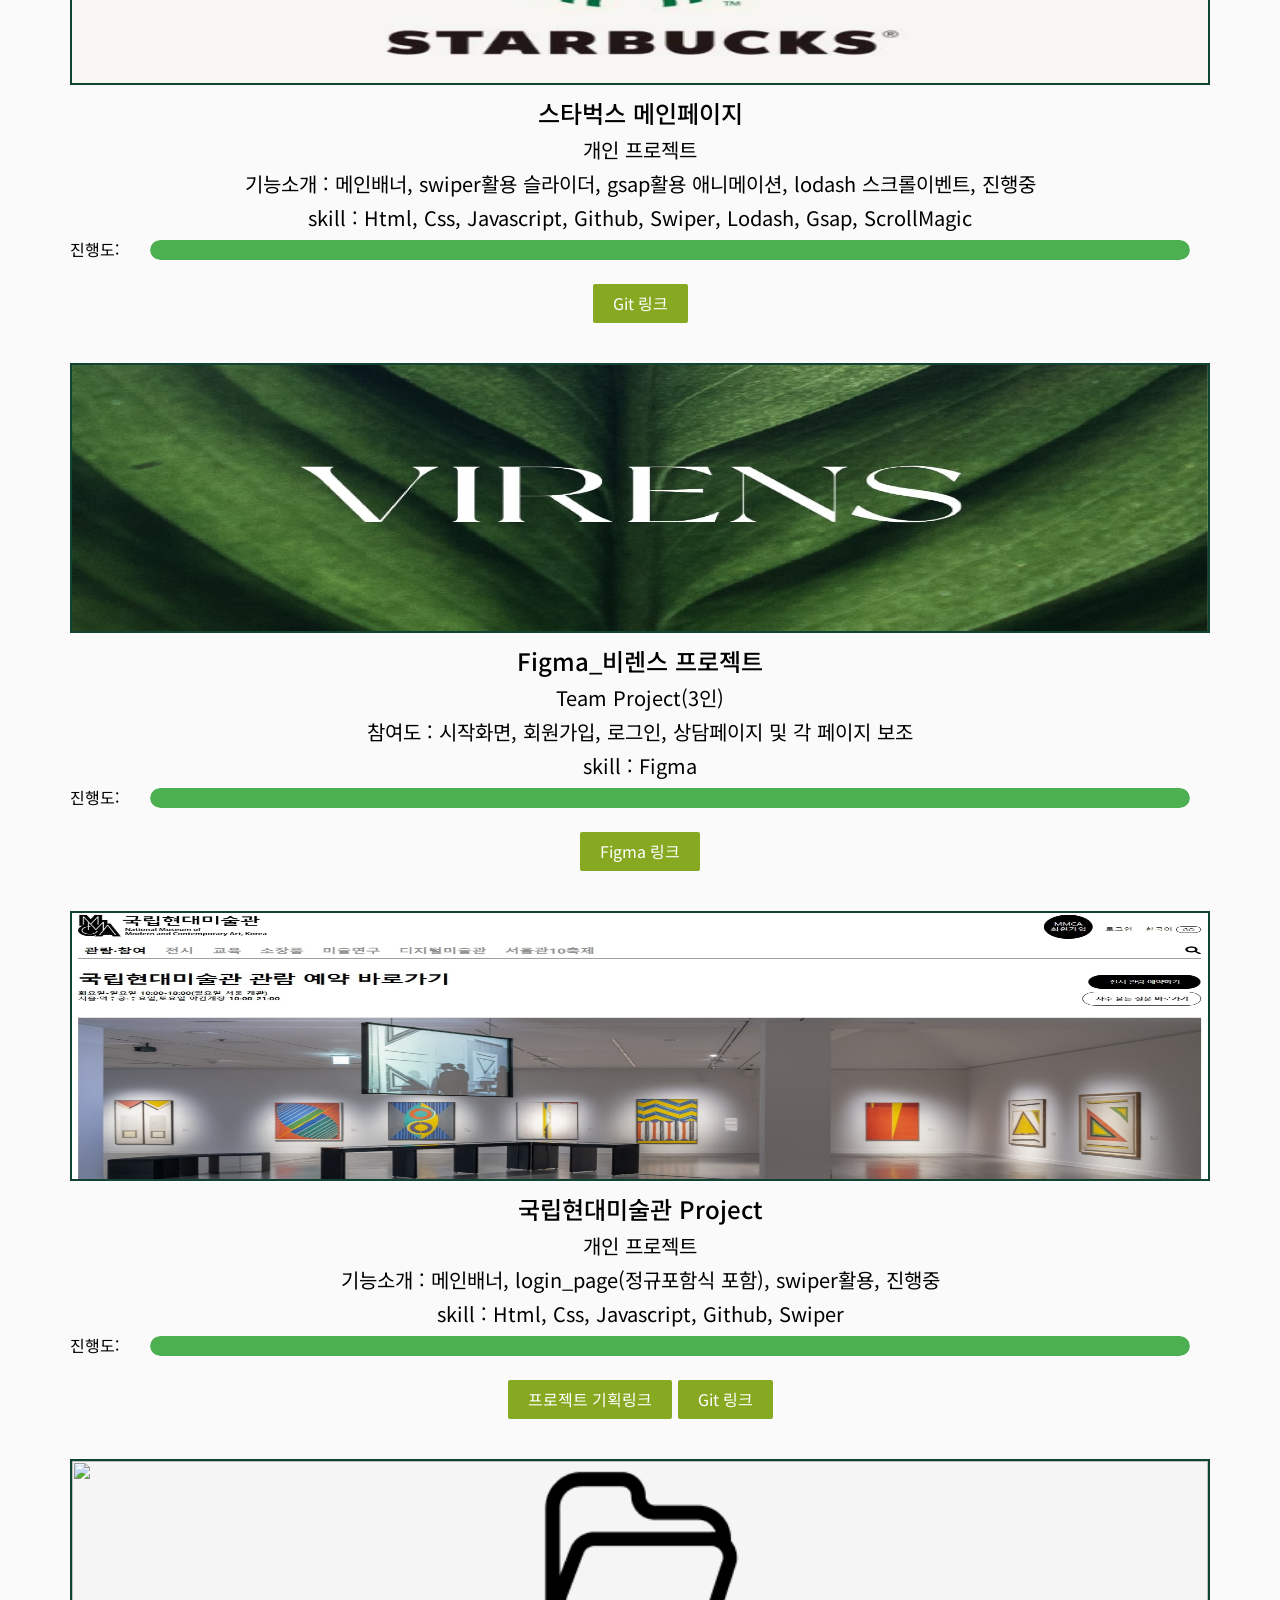
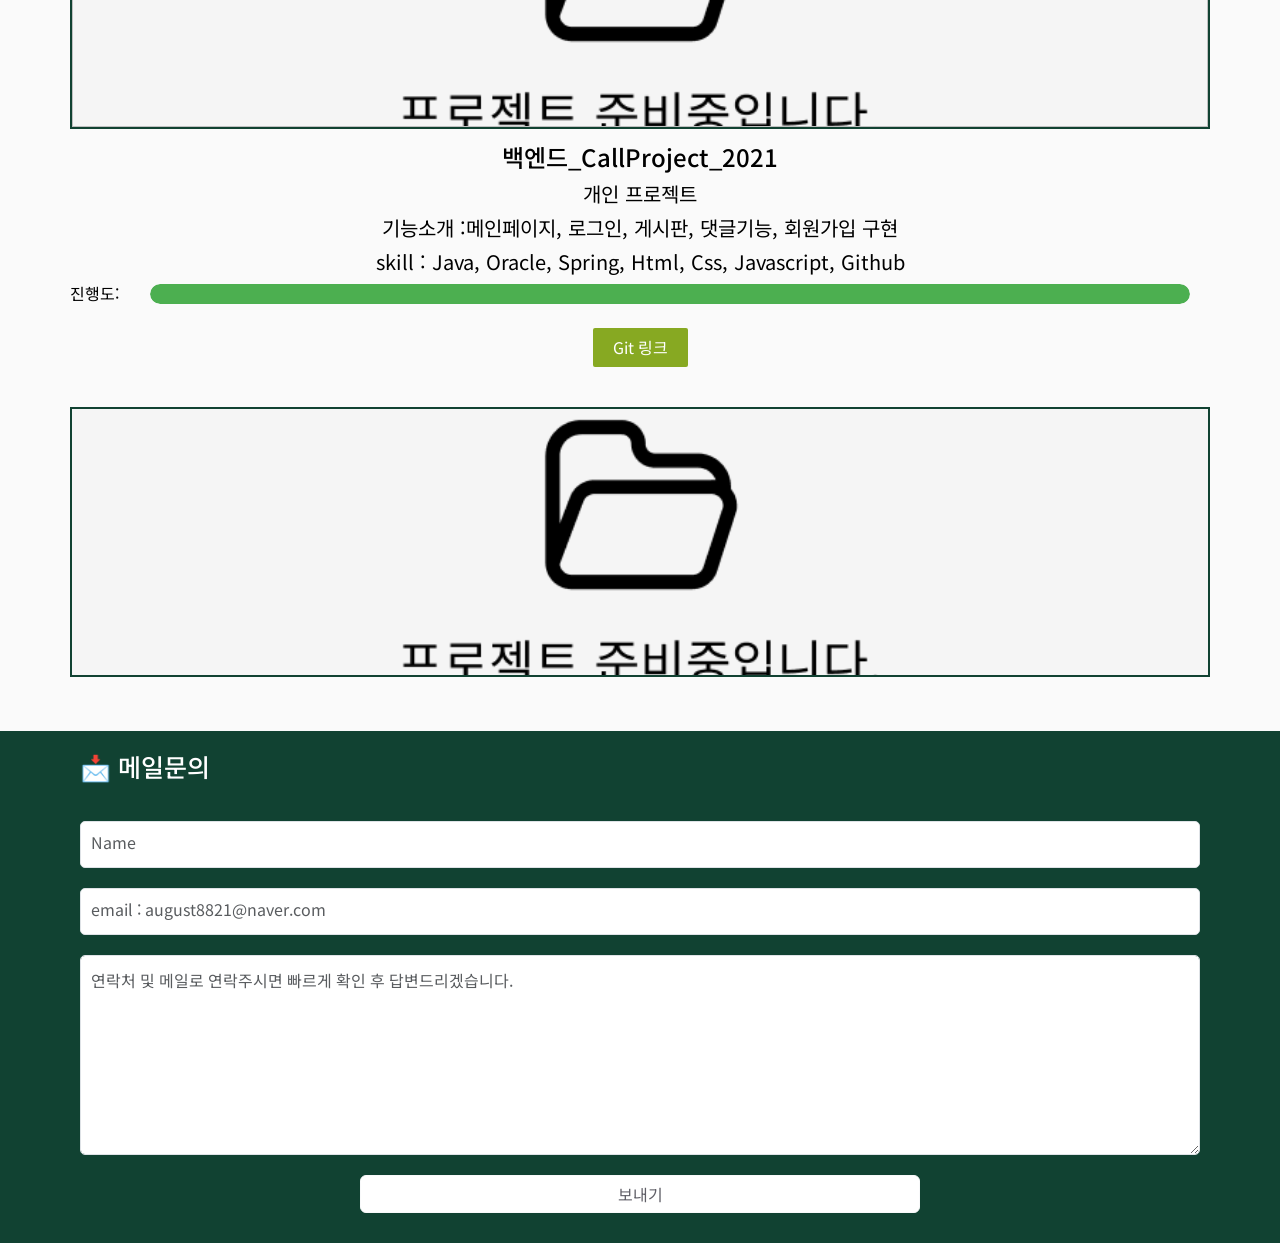
==== commit a6720667: "이름 변경" ====
--- a/index.html
+++ b/index.html
@@ -136,7 +136,7 @@
                 </ul>
             </section>
             <section class="swiper-container" id="projects">
-                <h2>&#x1F4D6; 진행한 개발 프로젝트</h2>
+                <h2>&#x1F4D6; 진행했던 프로젝트 목록 </h2>
                 <ul class="swiper-wrapper">
                     <li class="swiper-slide">
                         <a href="https://yunaweb.pe.kr/wave_frontend24/#" target="_blank" class="photo"
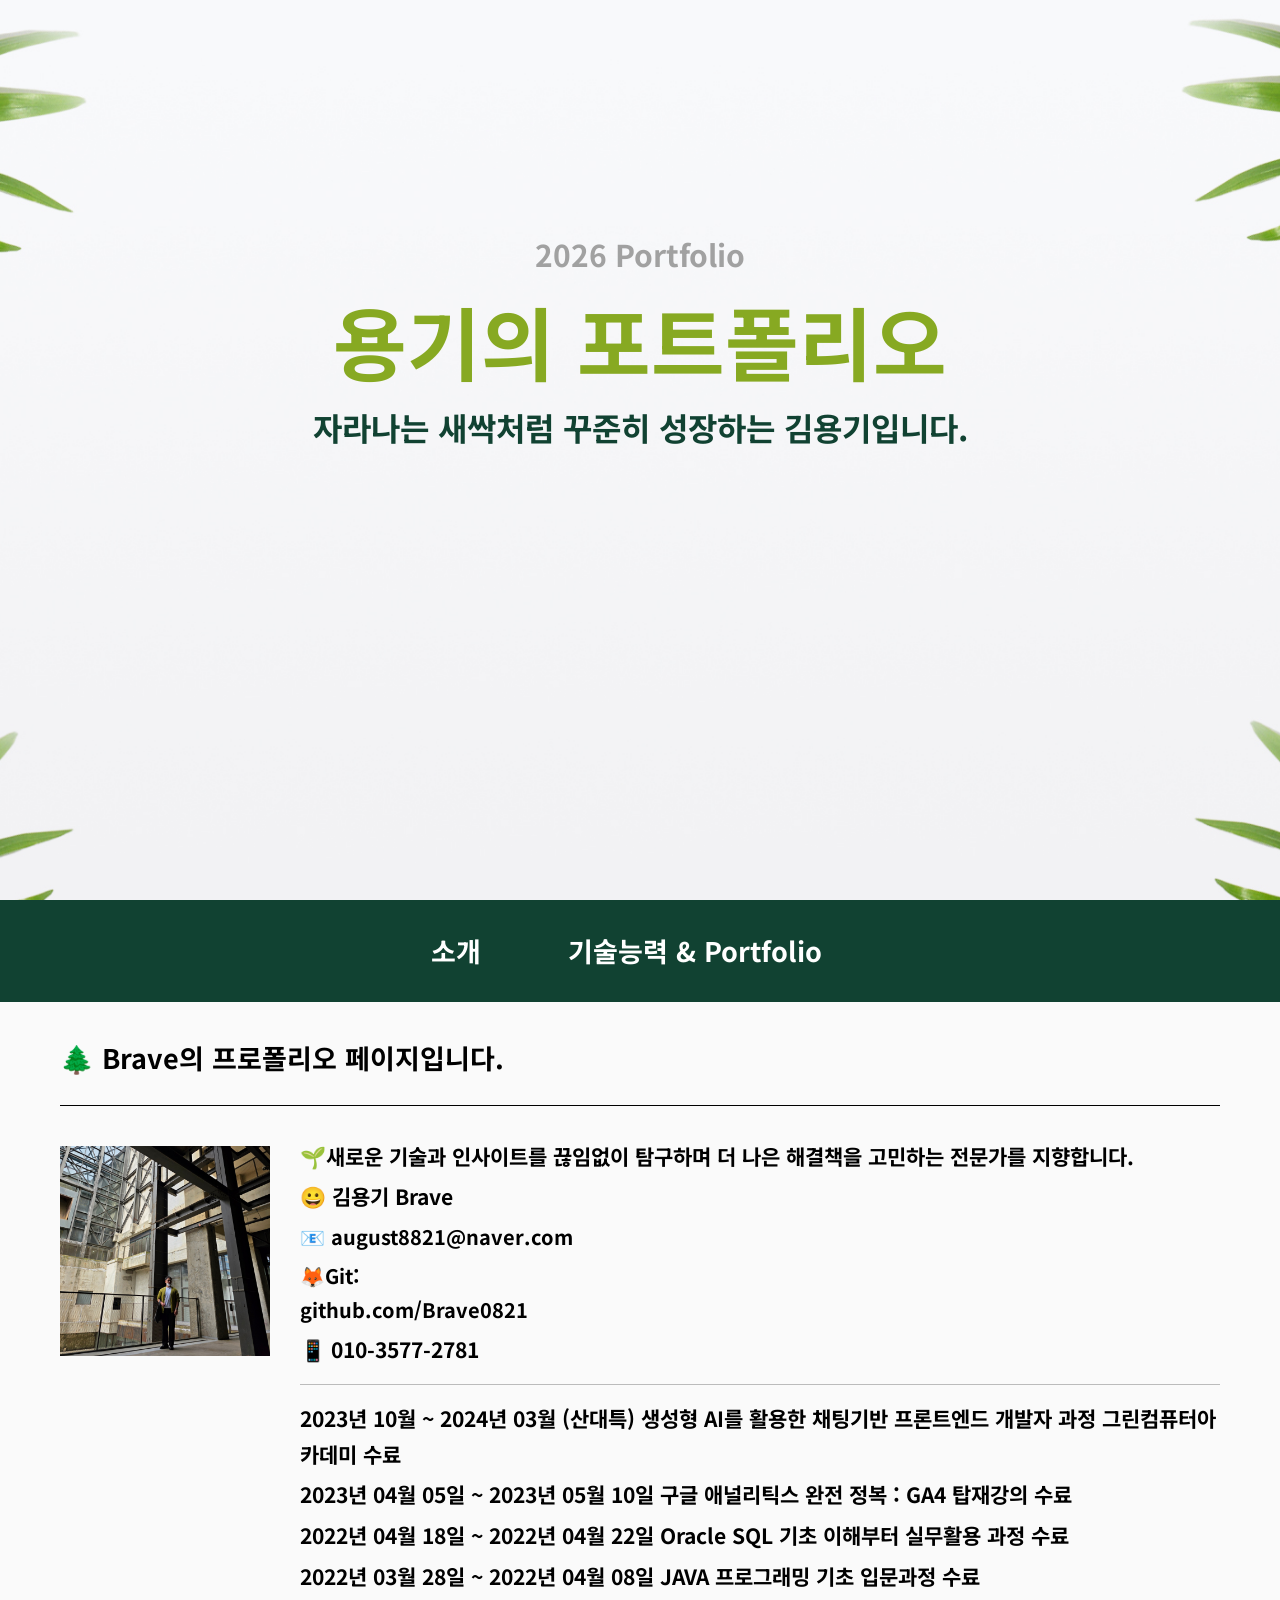
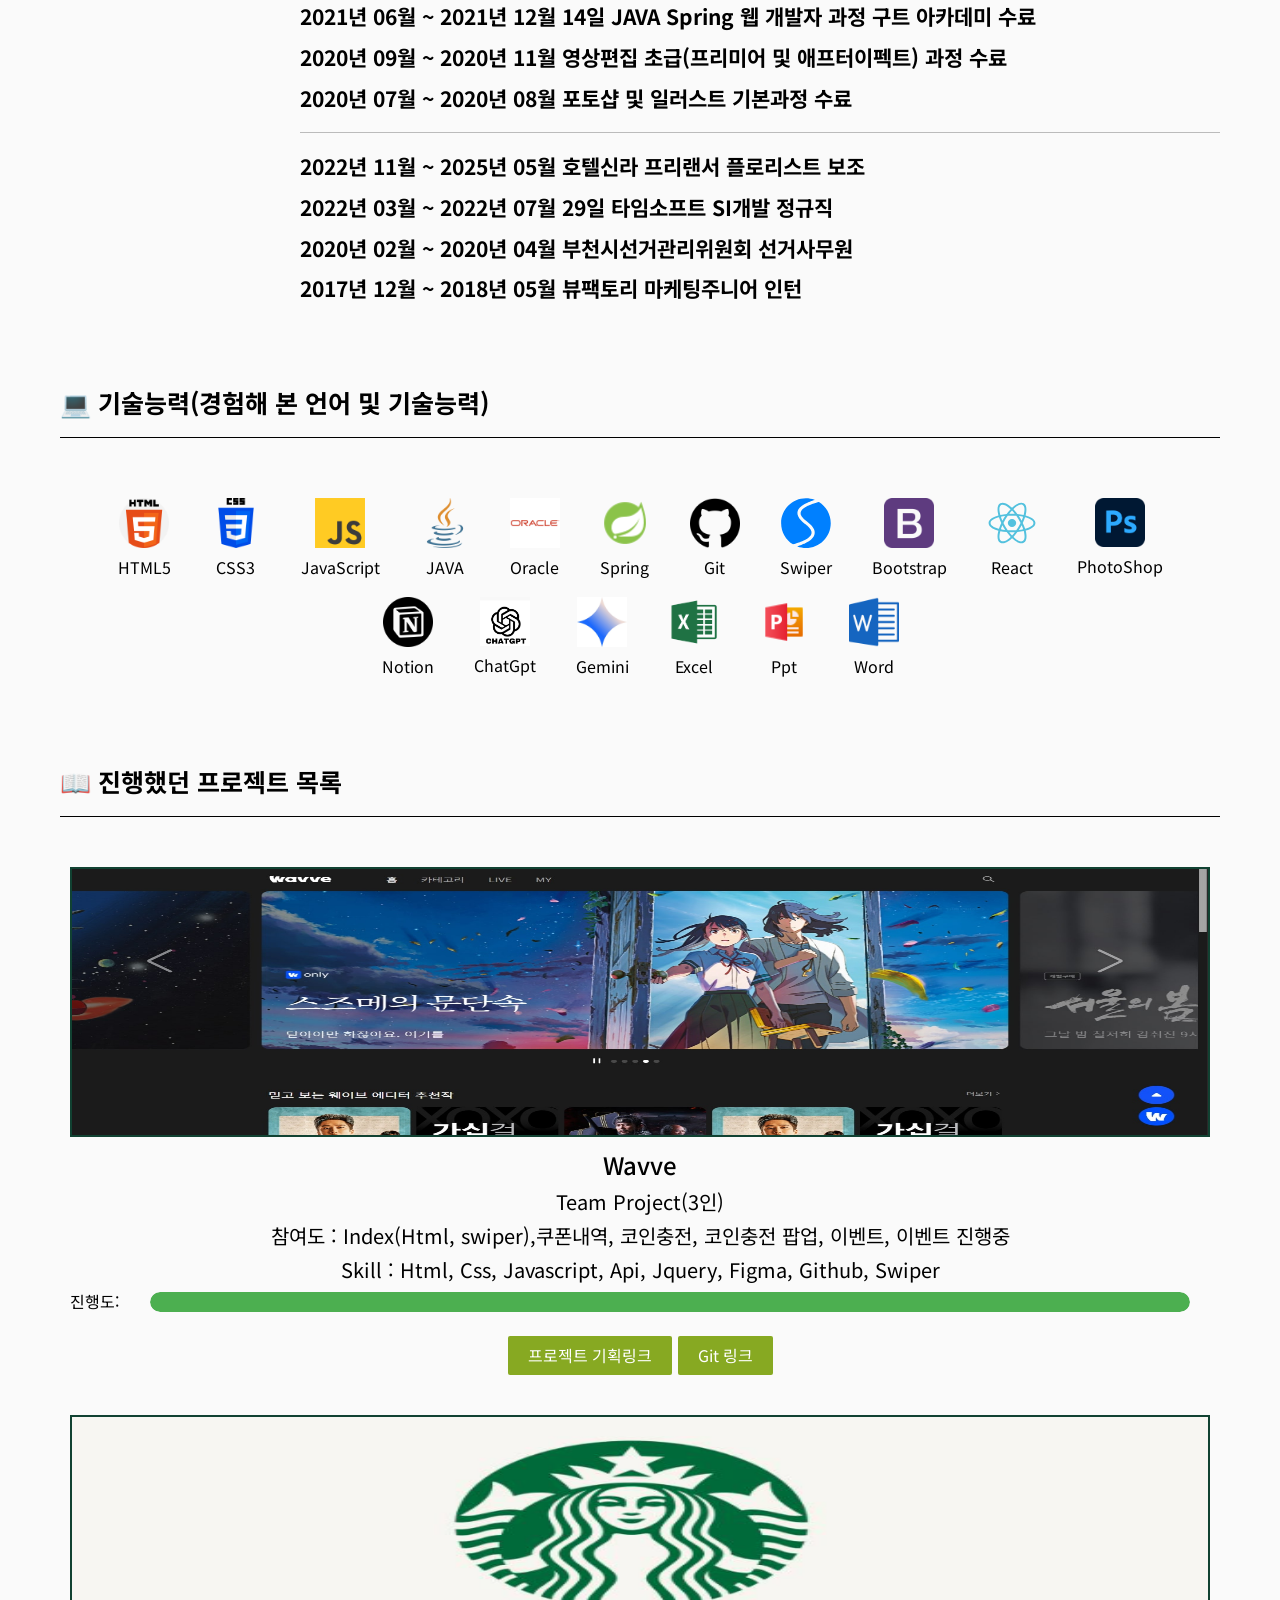
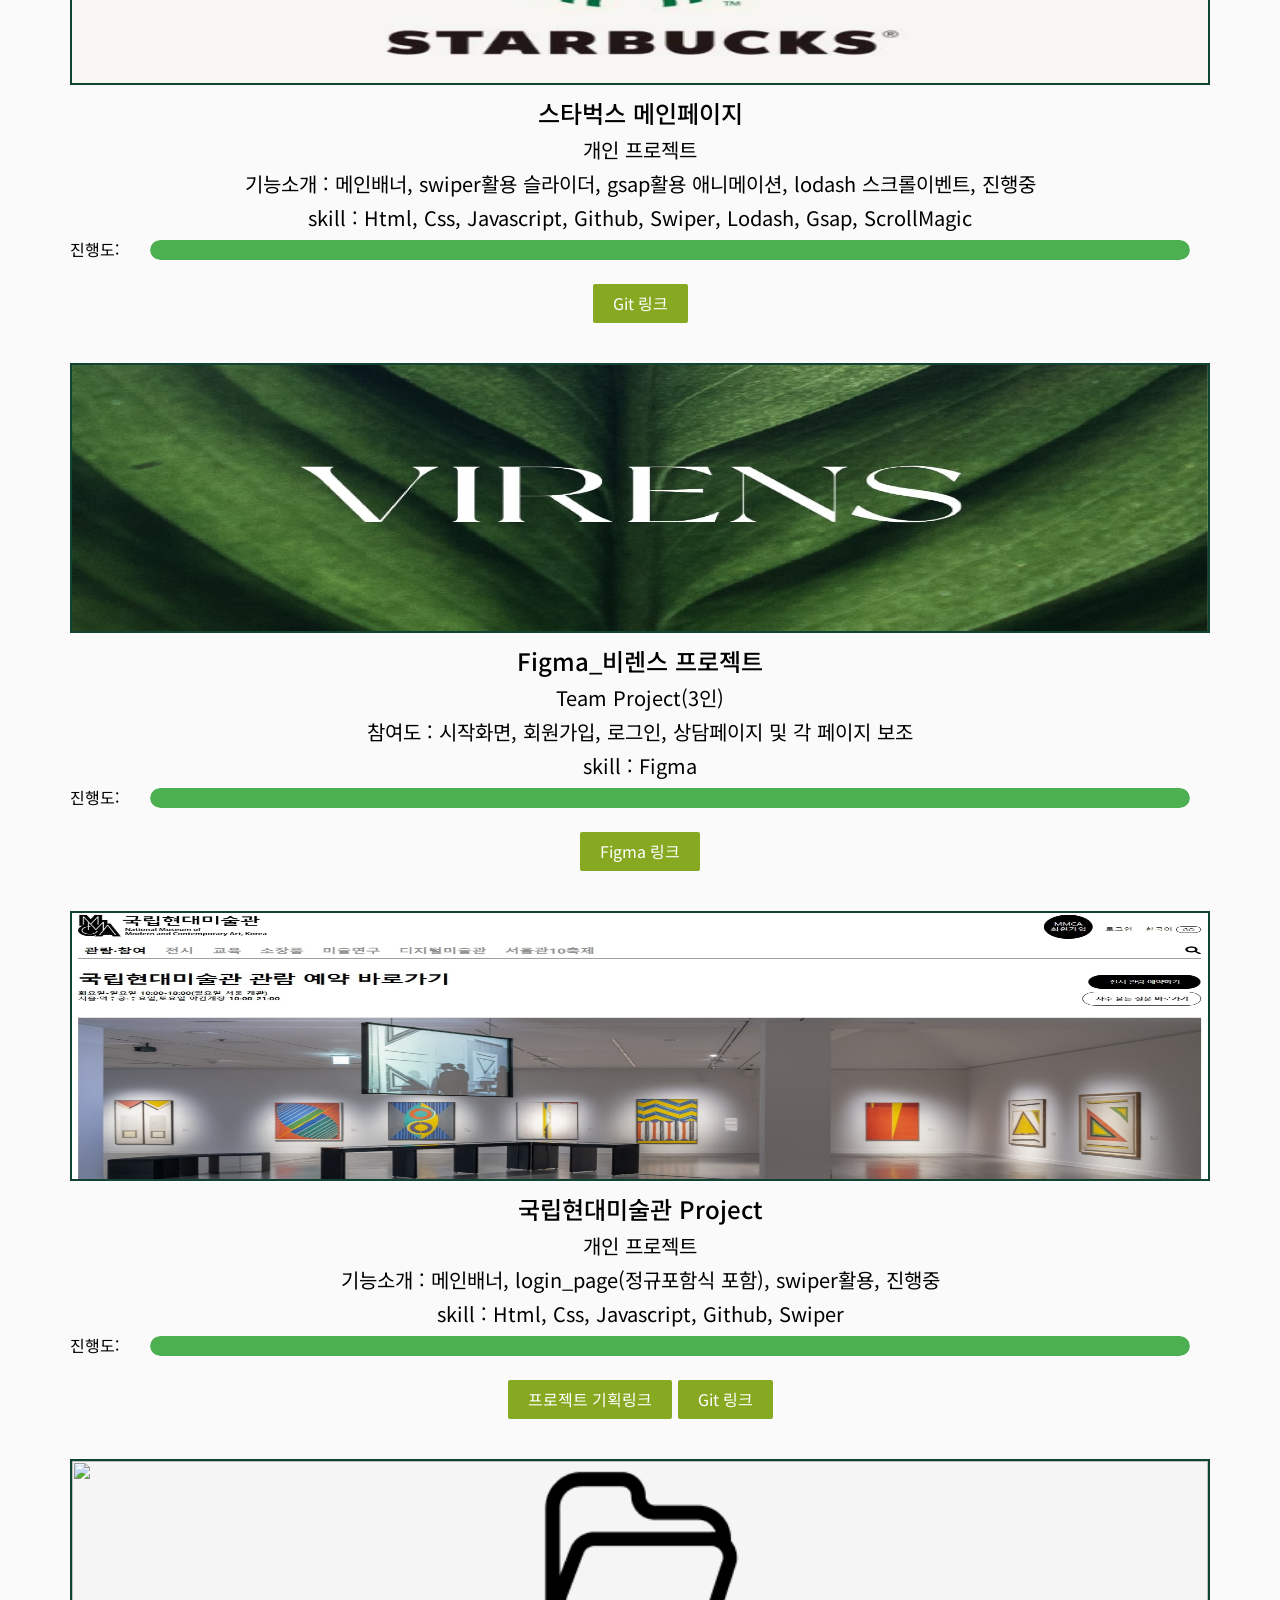
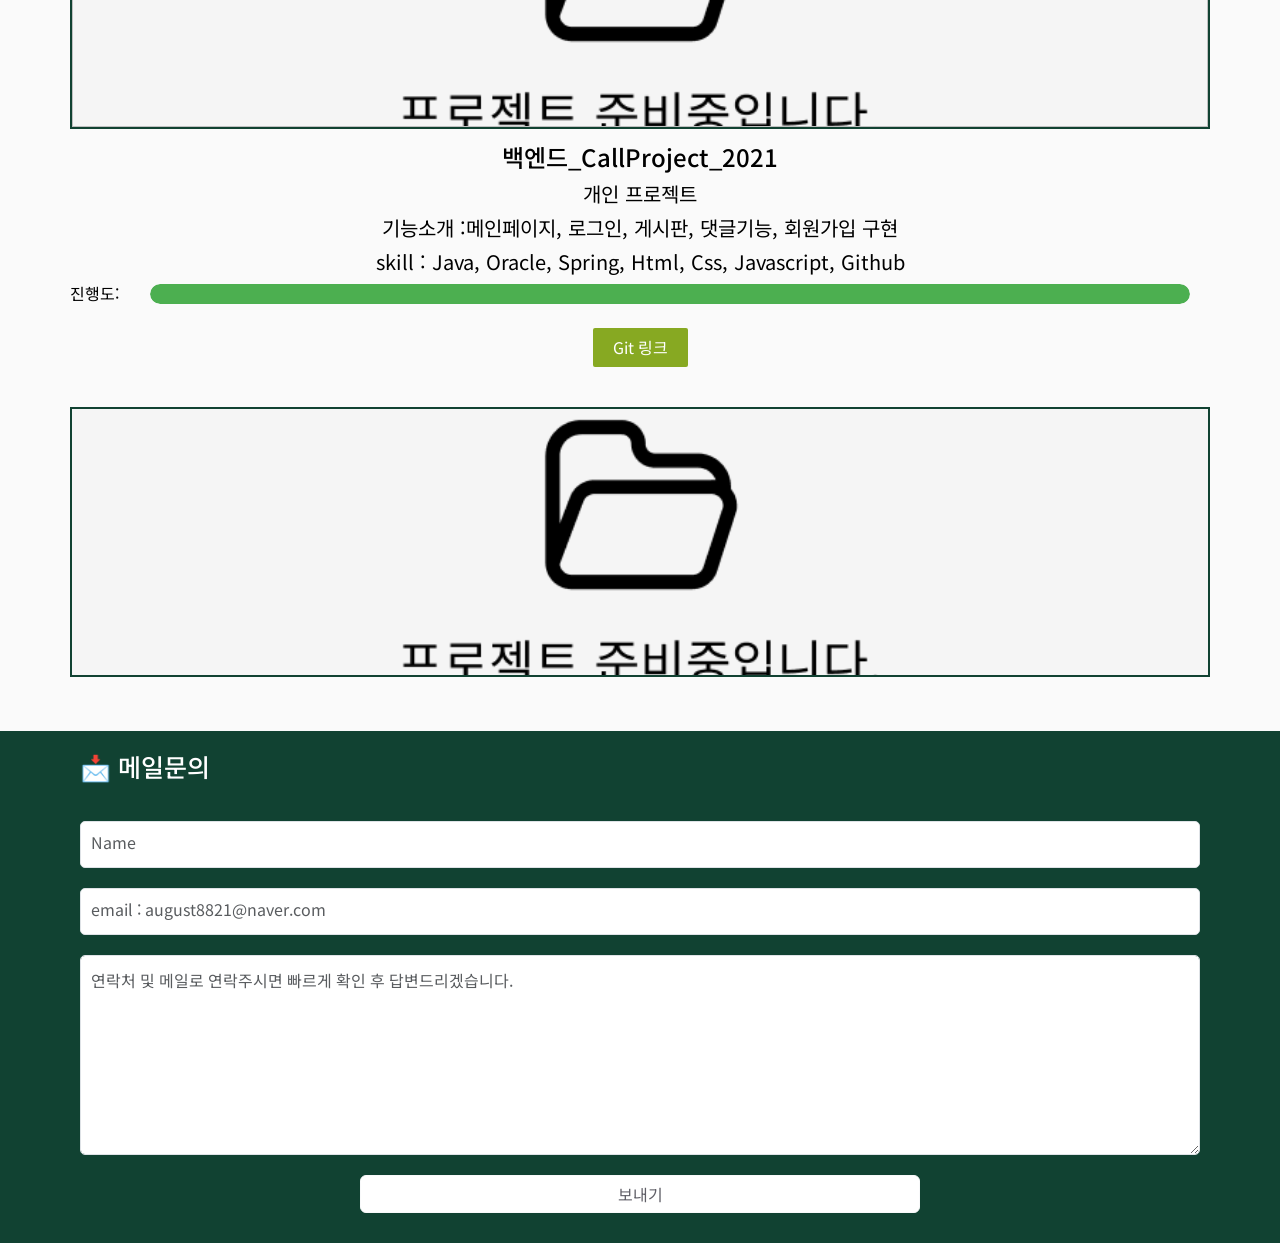
==== commit 639d0cba: "2026년으로 수정" ====
--- a/index.html
+++ b/index.html
@@ -34,7 +34,7 @@
         <!-- &#8593; -->&#129145;</button>
     <!-- 유니코드 -->
     <div class="start_wrap">
-        <p class="year_title">2025 Portfolio</p>
+        <p class="year_title">2026 Portfolio</p>
         <h1>용기의 포트폴리오</h1>
         <p class="info">
             자라나는 새싹처럼 꾸준히 성장하는 김용기입니다.
@@ -139,10 +139,16 @@
                 <h2>&#x1F4D6; 진행했던 프로젝트 목록 </h2>
                 <ul class="swiper-wrapper">
                     <li class="swiper-slide">
-                        <a href="https://yunaweb.pe.kr/wave_frontend24/#" target="_blank" class="photo"
+                        <a href="https://teamprojectwavve-main250903.netlify.app/" target="_blank" class="photo"
                             title="클릭 시 프로젝트 결과 페이지로 이동합니다" data-bs-toggle="tooltip"><img src="./images/png/my_port1.png"
                                 alt=""></a>
+                                <!-- https://teamprojectwavve-main250903.netlify.app/
+                                teamprojectwavve-main250903.netlify.app - 25년 9월 3일 기존 도메인 기한 종료로 페이지가 열리지 않아서 
+                                 팀 깃에서 집 파일로 다운로드 후 넷니파이에 올렸음  - > 집 파일로 다운로드 받은거라 깃 저장소에 영향 x 터미널로 다운받은거 아님 
+                                 집 파일로 받은거 25년 9월 3일 수요일   -->
+
                         <!-- 주소 2개 1개는 선생님이 닷홈?으로 -->
+                        <!--https://yunaweb.pe.kr/wave_frontend24/#  넷이파이로 등록 전 주소 -->
                         <!-- https://yunaweb.pe.kr/wave_frontend24/# -->
                         <!-- http://eunsung00.dothome.co.kr/# -->
                         <h3>Wavve</h3>
--- a/style/portfolio.css
+++ b/style/portfolio.css
@@ -22,7 +22,7 @@
   border-radius: 50%;
   width: 60px;
   height: 60px;
-  font-size: 24px;
+  font-size: 27px;
   cursor: pointer;
   display: flex;
   justify-content: center;
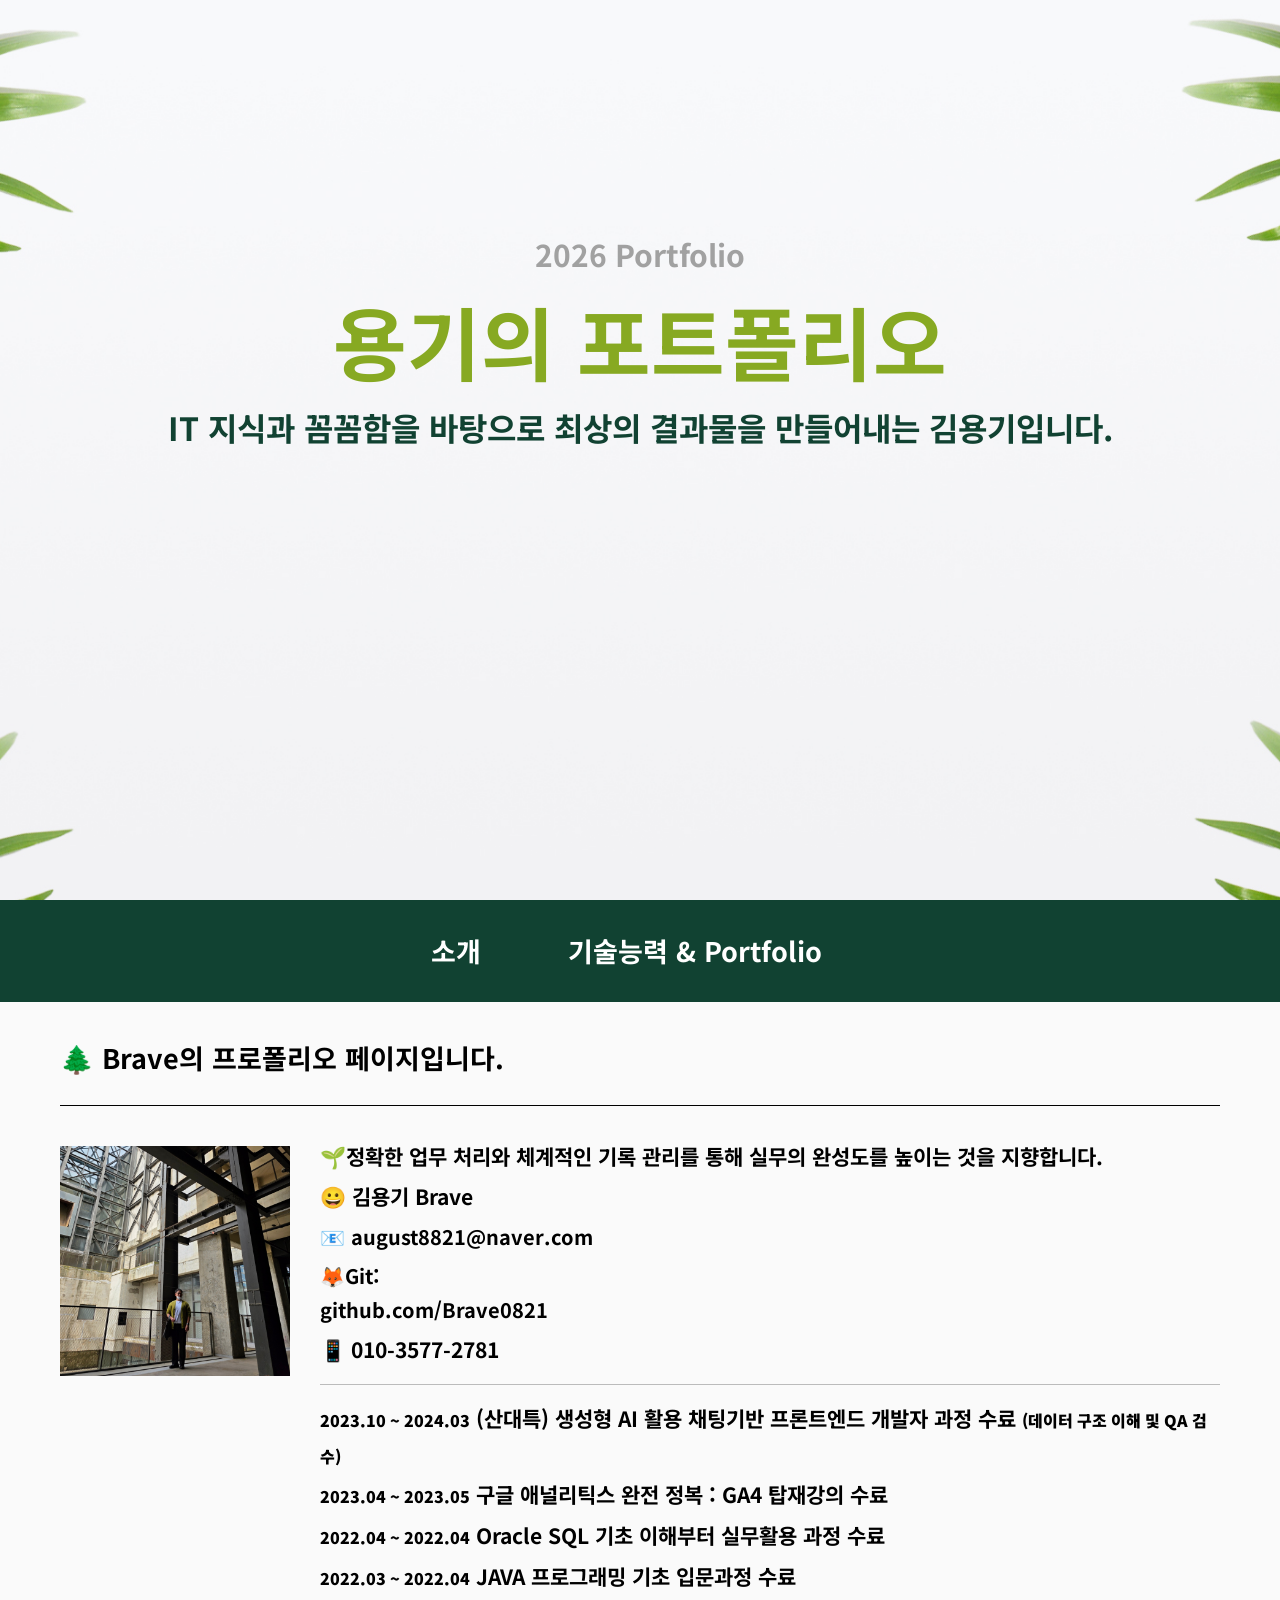
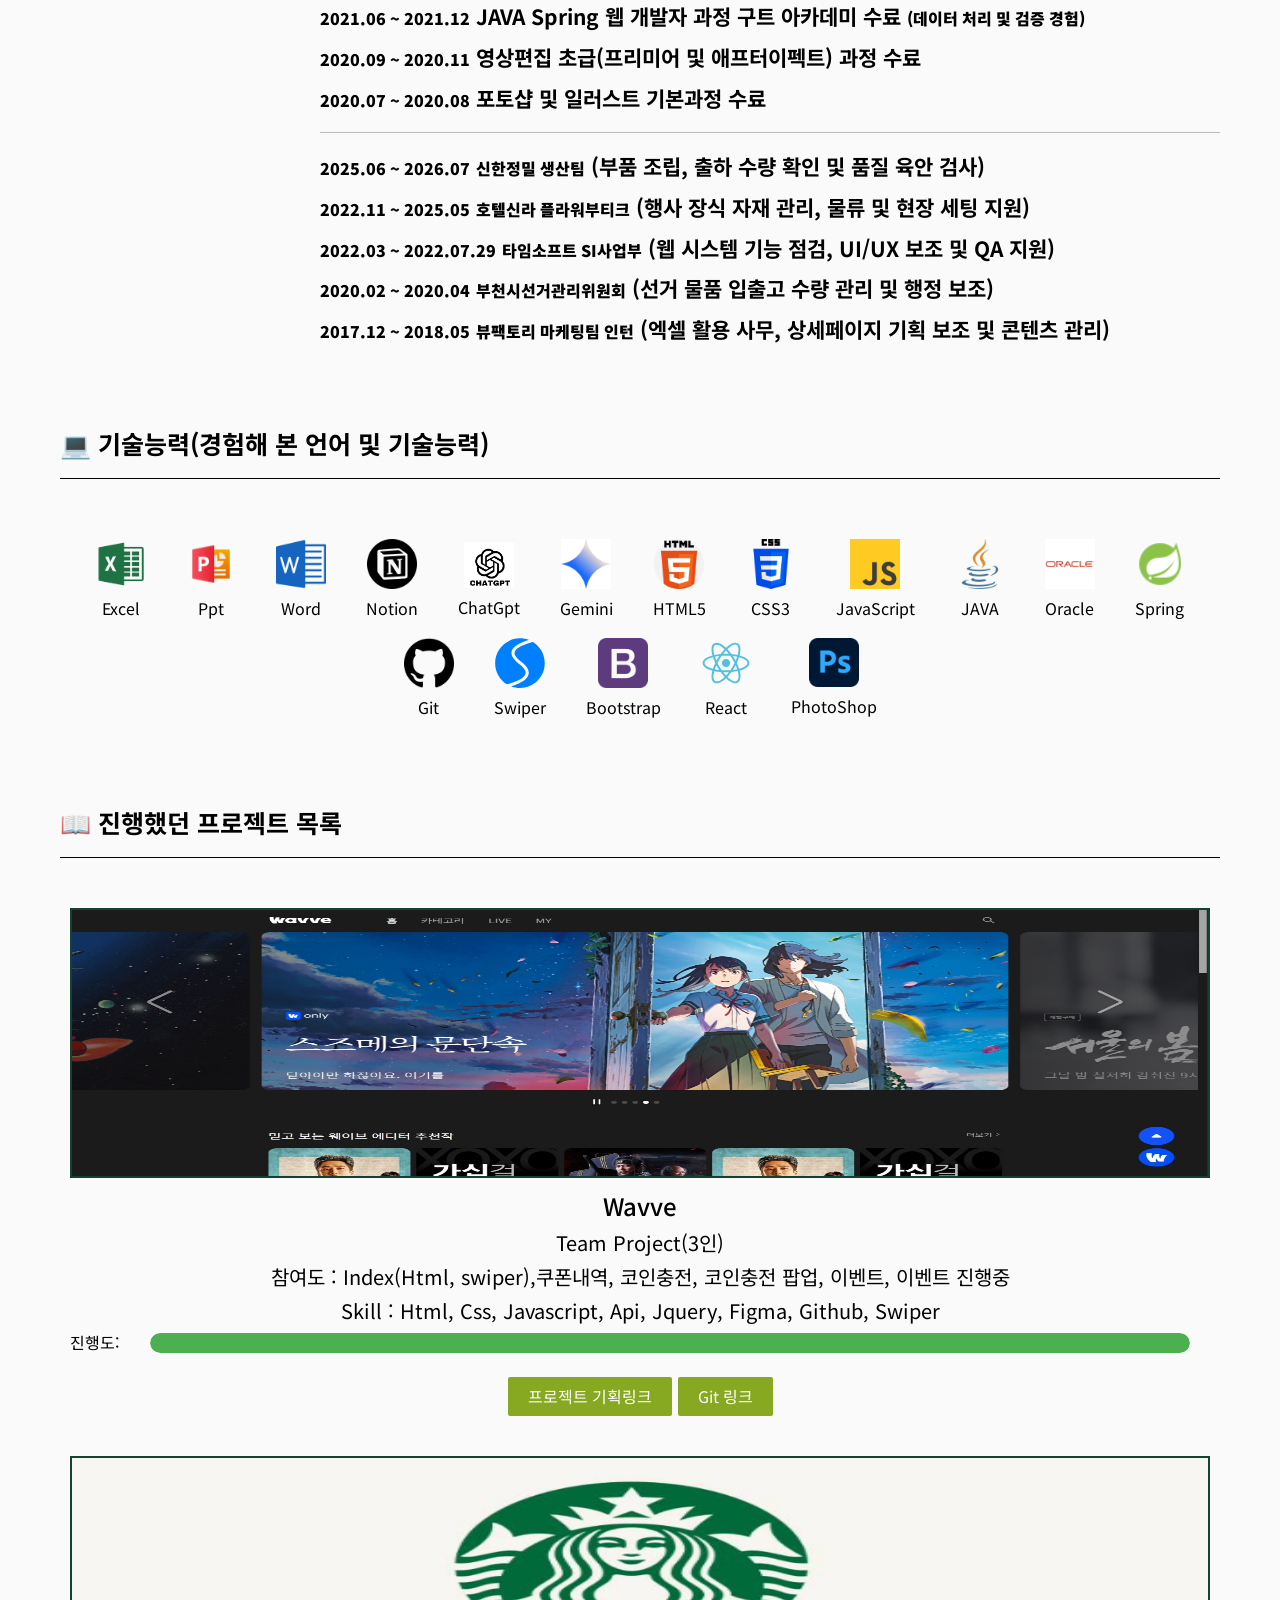
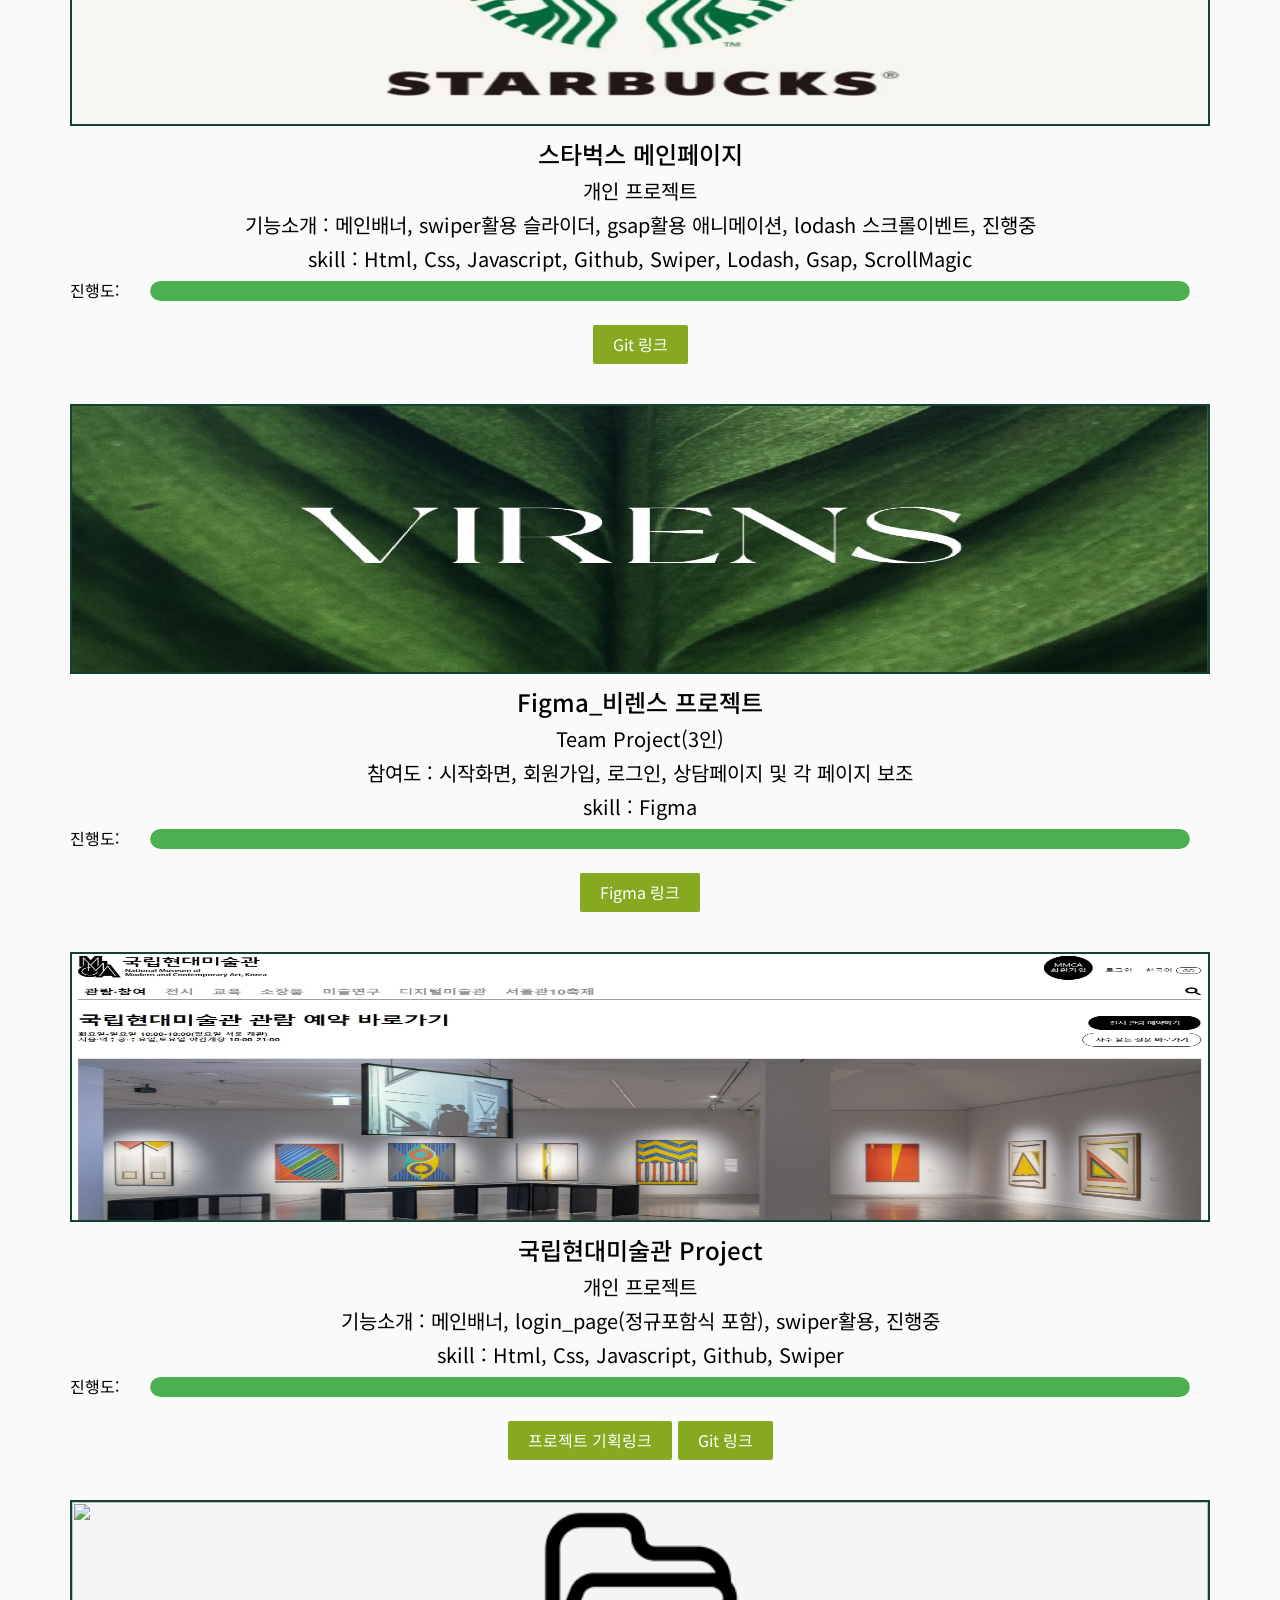
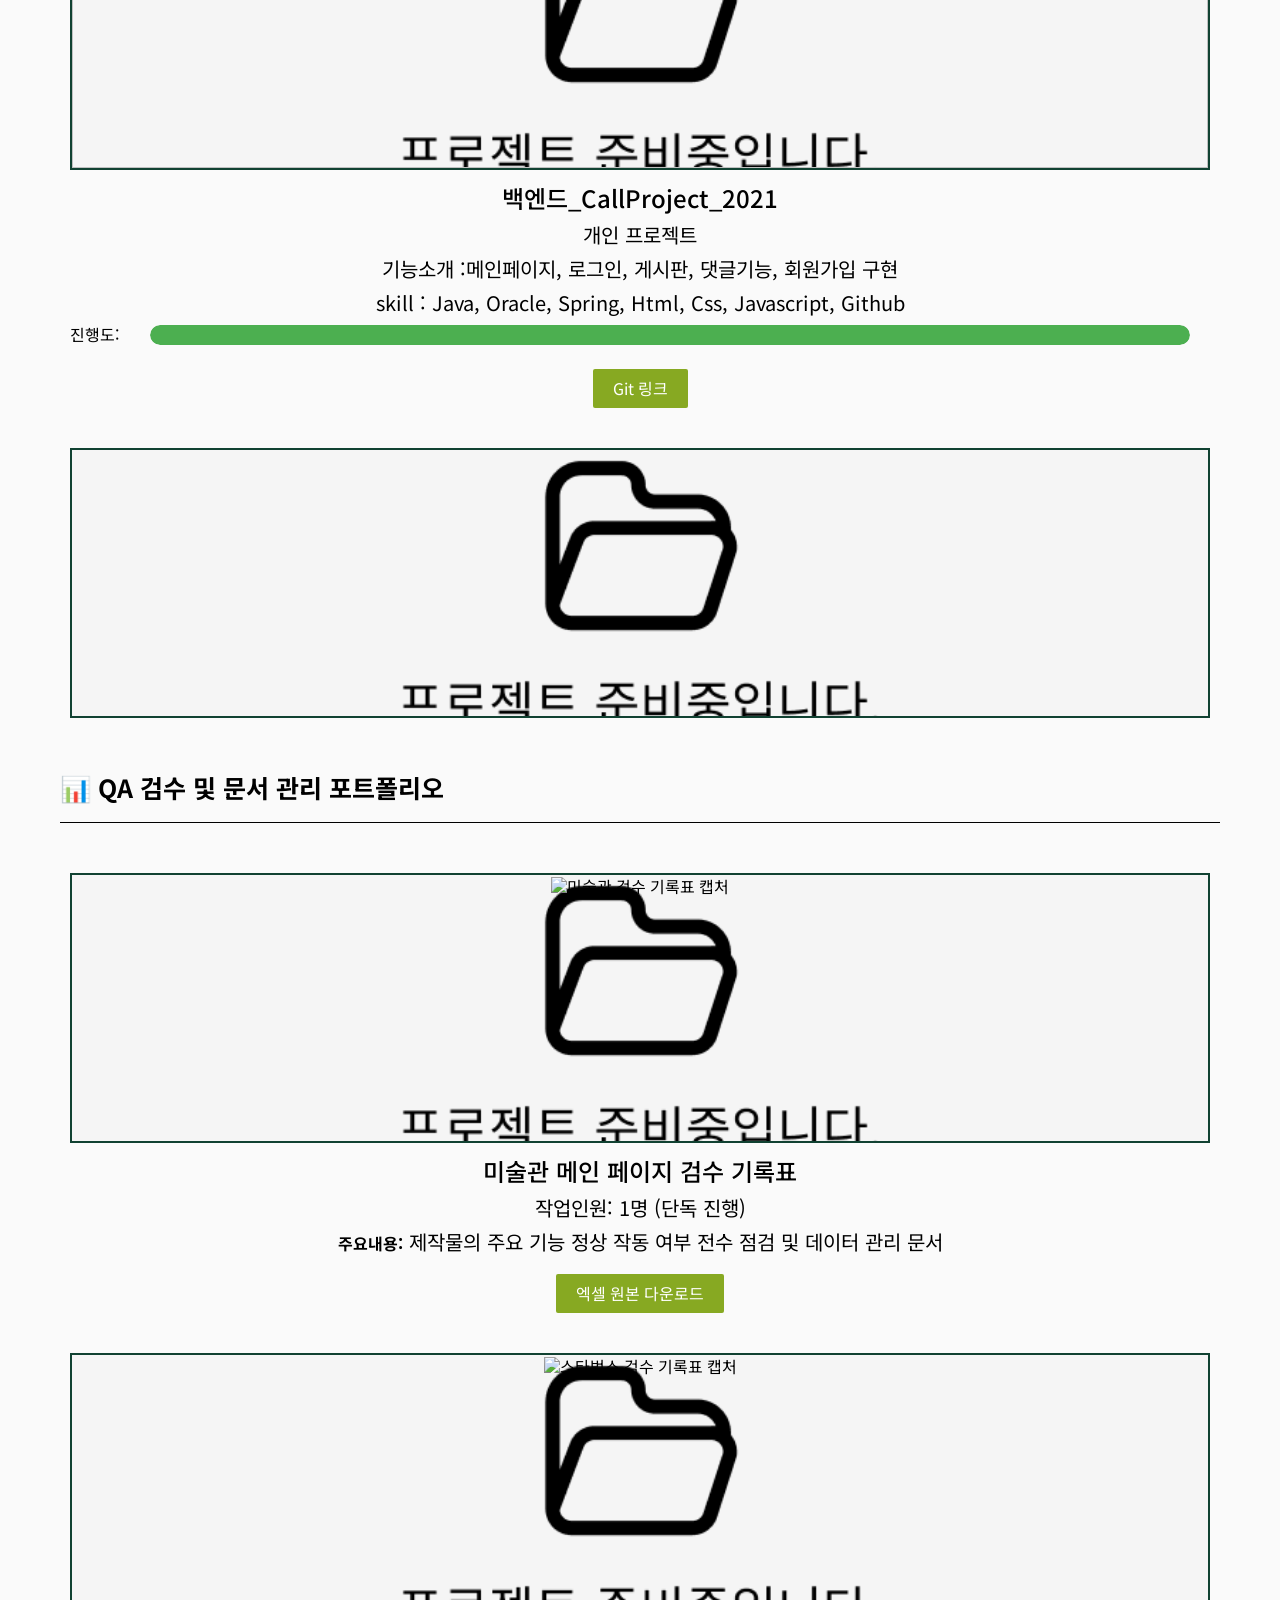
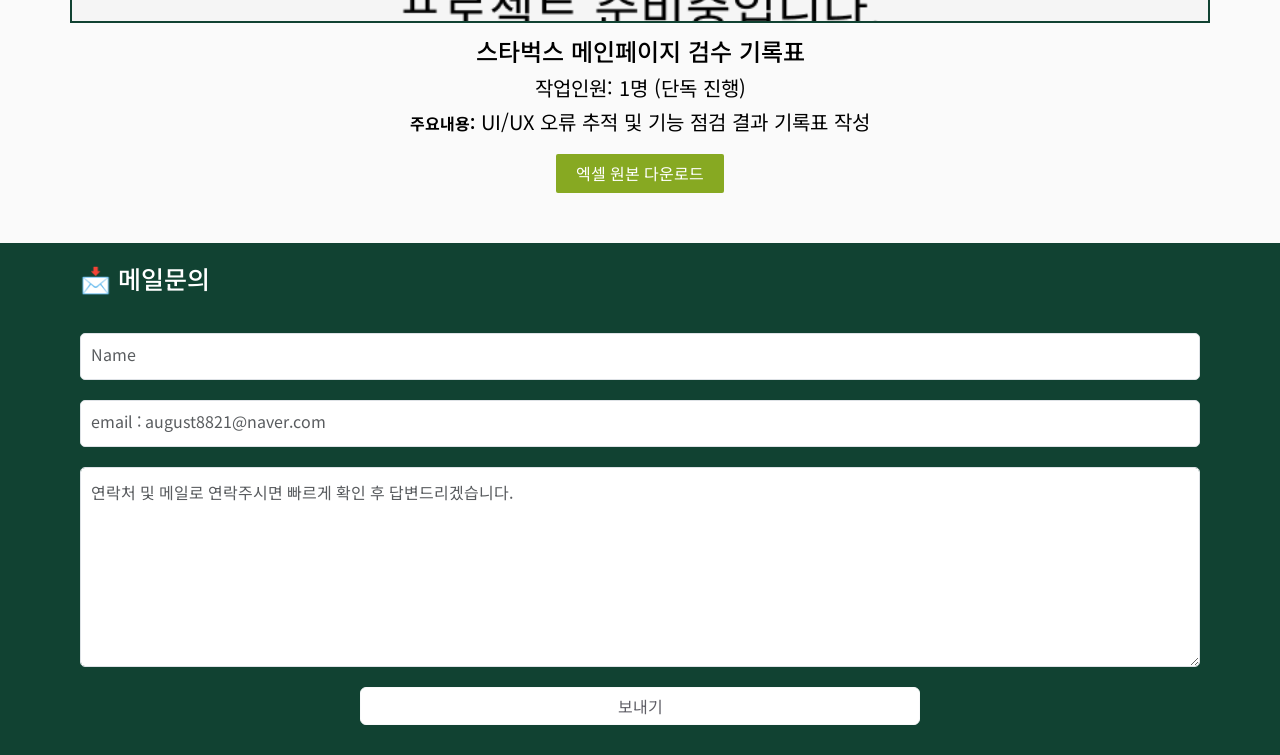
==== commit 50f11438: "26년 업데이트" ====
--- a/index.html
+++ b/index.html
@@ -4,7 +4,7 @@
 <head>
     <meta charset="UTF-8">
     <meta name="viewport" content="width=device-width, initial-scale=1.0">
-    <title>2025 Portfolio</title>
+    <title>2026 Portfolio</title>
     <link href='http:spoqa.github.io/spoqa-han-sans/css/SpoqaHanSansNeo.css' rel='stylesheet' type='text/css'>
     <link rel="preconnect" href="https://fonts.googleapis.com">
     <link rel="preconnect" href="https://fonts.gstatic.com" crossorigin>
@@ -37,7 +37,7 @@
         <p class="year_title">2026 Portfolio</p>
         <h1>용기의 포트폴리오</h1>
         <p class="info">
-            자라나는 새싹처럼 꾸준히 성장하는 김용기입니다.
+            IT 지식과 꼼꼼함을 바탕으로 최상의 결과물을 만들어내는 김용기입니다.
         </p>
     </div>
     <header>
@@ -56,7 +56,7 @@
                 <div class="profile">
                     <p class="photo "><img src="./images/my_img_2025.png.jpg" alt=""></p>
                     <div class="info">
-                        <p class="main_title">&#127793;새로운 기술과 인사이트를 끊임없이 탐구하며 더 나은 해결책을 고민하는 전문가를 지향합니다.</p>
+                        <p class="main_title">&#127793;정확한 업무 처리와 체계적인 기록 관리를 통해 실무의 완성도를 높이는 것을 지향합니다.</p>
                         <p>&#128512; 김용기 Brave</p>
                         <p class="addr_content "><em class="addr_title"></em>&#128231; august8821@naver.com</p>
                         <a href=https://github.com/Brave0821 target="_blank">
@@ -64,24 +64,44 @@
                         </a>
                         <p>&#128241; 010-3577-2781</p>
                         <hr>
-                        <p>2023년 10월 ~ 2024년 03월 (산대특) 생성형 AI를 활용한 채팅기반 프론트엔드 개발자 과정 그린컴퓨터아카데미 수료</p>
-                        <P>2023년 04월 05일 ~ 2023년 05월 10일 구글 애널리틱스 완전 정복 : GA4 탑재강의 수료 </P>
-                        <p>2022년 04월 18일 ~ 2022년 04월 22일 Oracle SQL 기초 이해부터 실무활용 과정 수료</p>
-                        <p>2022년 03월 28일 ~ 2022년 04월 08일 JAVA 프로그래밍 기초 입문과정 수료</p>
-                        <p>2021년 06월 ~ 2021년 12월 14일 JAVA Spring 웹 개발자 과정 구트 아카데미 수료</p>
-                        <p>2020년 09월 ~ 2020년 11월 영상편집 초급(프리미어 및 애프터이펙트) 과정 수료</p>
-                        <p>2020년 07월 ~ 2020년 08월 포토샵 및 일러스트 기본과정 수료</p>
+                        <!-- 수정됨: 교육 이력 핵심 역량 요약 추가 및 폰트 강조 -->
+                        <p><strong>2023.10 ~ 2024.03</strong> (산대특) 생성형 AI 활용 채팅기반 프론트엔드 개발자 과정 수료 <strong>(데이터 구조 이해 및 QA 검수)</strong></p>
+                        <P><strong>2023.04 ~ 2023.05</strong> 구글 애널리틱스 완전 정복 : GA4 탑재강의 수료 </P>
+                        <p><strong>2022.04 ~ 2022.04</strong> Oracle SQL 기초 이해부터 실무활용 과정 수료</p>
+                        <p><strong>2022.03 ~ 2022.04</strong> JAVA 프로그래밍 기초 입문과정 수료</p>
+                        <p><strong>2021.06 ~ 2021.12</strong> JAVA Spring 웹 개발자 과정 구트 아카데미 수료 <strong>(데이터 처리 및 검증 경험)</strong></p>
+                        <p><strong>2020.09 ~ 2020.11</strong> 영상편집 초급(프리미어 및 애프터이펙트) 과정 수료</p>
+                        <p><strong>2020.07 ~ 2020.08</strong> 포토샵 및 일러스트 기본과정 수료</p>
                         <hr>
-                        <p>2022년 11월 ~ 2025년 05월 호텔신라 프리랜서 플로리스트 보조</p>
-                        <p>2022년 03월 ~ 2022년 07월 29일 타임소프트 SI개발 정규직</p>
-                        <p>2020년 02월 ~ 2020년 04월 부천시선거관리위원회 선거사무원</p>
-                        <p>2017년 12월 ~ 2018년 05월 뷰팩토리 마케팅주니어 인턴</p>
-                    </div>
+                        <!-- 수정됨: 업무 경력 최신순 정렬, 최근 경력 추가 및 직무 핵심 요약 굵게 처리 -->
+                        <p><strong>2025.06 ~ 2026.07</strong> <strong>신한정밀 생산팀</strong> (부품 조립, 출하 수량 확인 및 품질 육안 검사)</p>
+                        <p><strong>2022.11 ~ 2025.05</strong> <strong>호텔신라 플라워부티크</strong> (행사 장식 자재 관리, 물류 및 현장 세팅 지원)</p>
+                        <p><strong>2022.03 ~ 2022.07.29</strong> <strong>타임소프트 SI사업부</strong> (웹 시스템 기능 점검, UI/UX 보조 및 QA 지원)</p>
+                        <p><strong>2020.02 ~ 2020.04</strong> <strong>부천시선거관리위원회</strong> (선거 물품 입출고 수량 관리 및 행정 보조)</p>
+                        <p><strong>2017.12 ~ 2018.05</strong> <strong>뷰팩토리 마케팅팀 인턴</strong> (엑셀 활용 사무, 상세페이지 기획 보조 및 콘텐츠 관리)</p>                </div>
                 </div>
             </section>
             <section id="my_skills">
                 <h2>&#x1F4BB; 기술능력(경험해 본 언어 및 기술능력)</h2>
                 <ul class="my_skills_ul">
+                    <li><img src="./images/skill_icon/excel.png" alt="">
+                        <p>Excel</p>
+                    </li>
+                    <li><img src="./images/skill_icon/ppt.png" alt="">
+                        <p>Ppt</p>
+                    </li>
+                    <li><img src="./images/skill_icon/word.png" alt="">
+                        <p>Word</p>
+                    </li>
+                    <li><img src="./images/skill_icon/notion1.png" alt="">
+                        <p>Notion</p>
+                    </li>
+                    <li><img src="./images/skill_icon/gpt1.jpg" alt="">
+                        <p>ChatGpt</p>
+                    </li>
+                    <li><img src="./images/skill_icon/gemini.jpg" alt="">
+                        <p>Gemini</p>
+                    </li>
                     <li><img src="./images/skill_icon/html_2.png" alt="">
                         <p>HTML5</p>
                     </li>
@@ -114,24 +134,6 @@
                     </li>
                     <li><img src="./images/skill_icon/ph1.png" alt="">
                         <p>PhotoShop</p>
-                    </li>
-                    <li><img src="./images/skill_icon/notion1.png" alt="">
-                        <p>Notion</p>
-                    </li>
-                    <li><img src="./images/skill_icon/gpt1.jpg" alt="">
-                        <p>ChatGpt</p>
-                    </li>
-                    <li><img src="./images/skill_icon/gemini.jpg" alt="">
-                        <p>Gemini</p>
-                    </li>
-                    <li><img src="./images/skill_icon/excel.png" alt="">
-                        <p>Excel</p>
-                    </li>
-                    <li><img src="./images/skill_icon/ppt.png" alt="">
-                        <p>Ppt</p>
-                    </li>
-                    <li><img src="./images/skill_icon/word.png" alt="">
-                        <p>Word</p>
                     </li>
                 </ul>
             </section>
@@ -244,6 +246,37 @@
                     </li>
                 </ul>
                 <!-- prev next 자리 -->
+                <a href="#" class="swiper-button-prev"></a>
+                <a href="#" class="swiper-button-next"></a>
+            </section>
+            <!--  -->
+            <!-- 추가된 QA 및 문서 포트폴리오 섹션 -->
+            <section class="swiper-container" id="qa_projects">
+                <h2>&#x1F4CA; QA 검수 및 문서 관리 포트폴리오 </h2>
+                <ul class="swiper-wrapper">
+                    <!-- 미술관 QA -->
+                    <li class="swiper-slide">
+                        <!-- 이미지 경로는 실제 엑셀 캡처본 이미지 이름으로 수정해주세요 -->
+                        <div class="photo"><img src="./images/qa_art_museum.png" alt="미술관 검수 기록표 캡처"></div>
+                        <h3>미술관 메인 페이지 검수 기록표</h3>
+                        <p>작업인원: 1명 (단독 진행)</p>
+                        <p><strong>주요내용:</strong> 제작물의 주요 기능 정상 작동 여부 전수 점검 및 데이터 관리 문서</p>
+                        <!-- 다운로드 속성을 추가하여 클릭 시 엑셀 파일이 다운로드 되도록 설정 -->
+                        <a href="./문서경로/학습용 제작 페이지 검수 기록표(미술관 메인 페이지).xlsx" download class="view" data-bs-toggle="tooltip" data-bs-title="Excel Download">엑셀 원본 다운로드</a>
+                    </li>
+
+                    <!-- 스타벅스 QA -->
+                    <li class="swiper-slide">
+                        <!-- 이미지 경로는 실제 엑셀 캡처본 이미지 이름으로 수정해주세요 -->
+                        <div class="photo"><img src="./images/qa_starbucks.png" alt="스타벅스 검수 기록표 캡처"></div>
+                        <h3>스타벅스 메인페이지 검수 기록표</h3>
+                        <p>작업인원: 1명 (단독 진행)</p>
+                        <p><strong>주요내용:</strong> UI/UX 오류 추적 및 기능 점검 결과 기록표 작성</p>
+                        <!-- 다운로드 속성을 추가하여 클릭 시 엑셀 파일이 다운로드 되도록 설정 -->
+                        <a href="./문서경로/학습용 제작 페이지 검수 기록표(스타벅스 메인페이지).xlsx" download class="view" data-bs-toggle="tooltip" data-bs-title="Excel Download">엑셀 원본 다운로드</a>
+                    </li>
+                </ul>
+                <!-- 슬라이더 버튼 -->
                 <a href="#" class="swiper-button-prev"></a>
                 <a href="#" class="swiper-button-next"></a>
             </section>
--- a/style/portfolio.css
+++ b/style/portfolio.css
@@ -183,58 +183,77 @@
 main .main_wrap #my_skills .my_skills_ul li p {
   font-size: 16px; padding-top:10px;
 }
-main .main_wrap #projects {
+/* ========================================= */
+/* 프로젝트 & QA 포트폴리오 슬라이더 공통 적용 */
+/* ========================================= */
+main .main_wrap #projects, 
+main .main_wrap #qa_projects {
   position: relative;
 }
-main .main_wrap #projects h2 {}
-main .main_wrap #projects .swiper-wrapper {
+main .main_wrap #projects h2, 
+main .main_wrap #qa_projects h2 {}
+
+main .main_wrap #projects .swiper-wrapper, 
+main .main_wrap #qa_projects .swiper-wrapper {
   text-align: center;
   padding: 30px 0px 30px 0px;
 }
-main .main_wrap #projects .swiper-wrapper .swiper-slide {
+main .main_wrap #projects .swiper-wrapper .swiper-slide, 
+main .main_wrap #qa_projects .swiper-wrapper .swiper-slide {
   font-size: 20px;
   padding: 20px 10px 20px 10px;
 }
 /* 이미지 클릭 시 포트폴리오 새 창 링크 */
-main .main_wrap #projects .swiper-wrapper .swiper-slide .photo {
+main .main_wrap #projects .swiper-wrapper .swiper-slide .photo,
+main .main_wrap #qa_projects .swiper-wrapper .swiper-slide .photo {
   border:2px solid #114232; display:inline-block;
   width:100%; height: 270px; overflow:hidden;
   background:url(../images/project_Preparing800.png) center;
   background-size:cover;
 }
-main .main_wrap #projects .swiper-wrapper .swiper-slide .photo:hover {
+main .main_wrap #projects .swiper-wrapper .swiper-slide .photo:hover,
+main .main_wrap #qa_projects .swiper-wrapper .swiper-slide .photo:hover {
   filter:brightness(110%)
 }
-main .main_wrap #projects .swiper-wrapper .swiper-slide .photo img {
+main .main_wrap #projects .swiper-wrapper .swiper-slide .photo img,
+main .main_wrap #qa_projects .swiper-wrapper .swiper-slide .photo img {
   width:100%;
   height: 100%;
 }
-main .main_wrap #projects .swiper-wrapper .swiper-slide h3 {
+main .main_wrap #projects .swiper-wrapper .swiper-slide h3,
+main .main_wrap #qa_projects .swiper-wrapper .swiper-slide h3 {
   font-size:1.5rem; padding-top:10px;
 }
-main .main_wrap #projects .swiper-wrapper .swiper-slide p {
+main .main_wrap #projects .swiper-wrapper .swiper-slide p,
+main .main_wrap #qa_projects .swiper-wrapper .swiper-slide p {
   font-size: 20px; margin-top:10px;
 }
-/* 기획페이지 새 창 링크 */
-main .main_wrap #projects .swiper-wrapper .swiper-slide .view {
+/* 기획페이지 새 창 링크 (버튼 모양) */
+main .main_wrap #projects .swiper-wrapper .swiper-slide .view,
+main .main_wrap #qa_projects .swiper-wrapper .swiper-slide .view {
   margin-top:20px;
   background:#87A922; border-radius:2px;
   padding:10px 20px; display:inline-block; color:#fff;
 }
-main .main_wrap #projects .swiper-wrapper .swiper-slide .view:hover {
+main .main_wrap #projects .swiper-wrapper .swiper-slide .view:hover,
+main .main_wrap #qa_projects .swiper-wrapper .swiper-slide .view:hover {
   background:#114232;
 }
-/* prev, next */
-main .main_wrap #projects .swiper-button-prev {
+/* prev, next 버튼 */
+main .main_wrap #projects .swiper-button-prev,
+main .main_wrap #qa_projects .swiper-button-prev {
   position: absolute; color: #000;
   top: 265px;
 }
-main .main_wrap #projects .swiper-button-next {
+main .main_wrap #projects .swiper-button-next,
+main .main_wrap #qa_projects .swiper-button-next {
   position: absolute; color: #000;
   top: 265px;
 }
-main .main_wrap #projects .swiper-button-prev:hover {color: darkgreen;}
-main .main_wrap #projects .swiper-button-next:hover{color: darkgreen;}
+main .main_wrap #projects .swiper-button-prev:hover,
+main .main_wrap #qa_projects .swiper-button-prev:hover {color: darkgreen;}
+main .main_wrap #projects .swiper-button-next:hover,
+main .main_wrap #qa_projects .swiper-button-next:hover {color: darkgreen;}
 /* footer */
 footer {
   background: #114232;
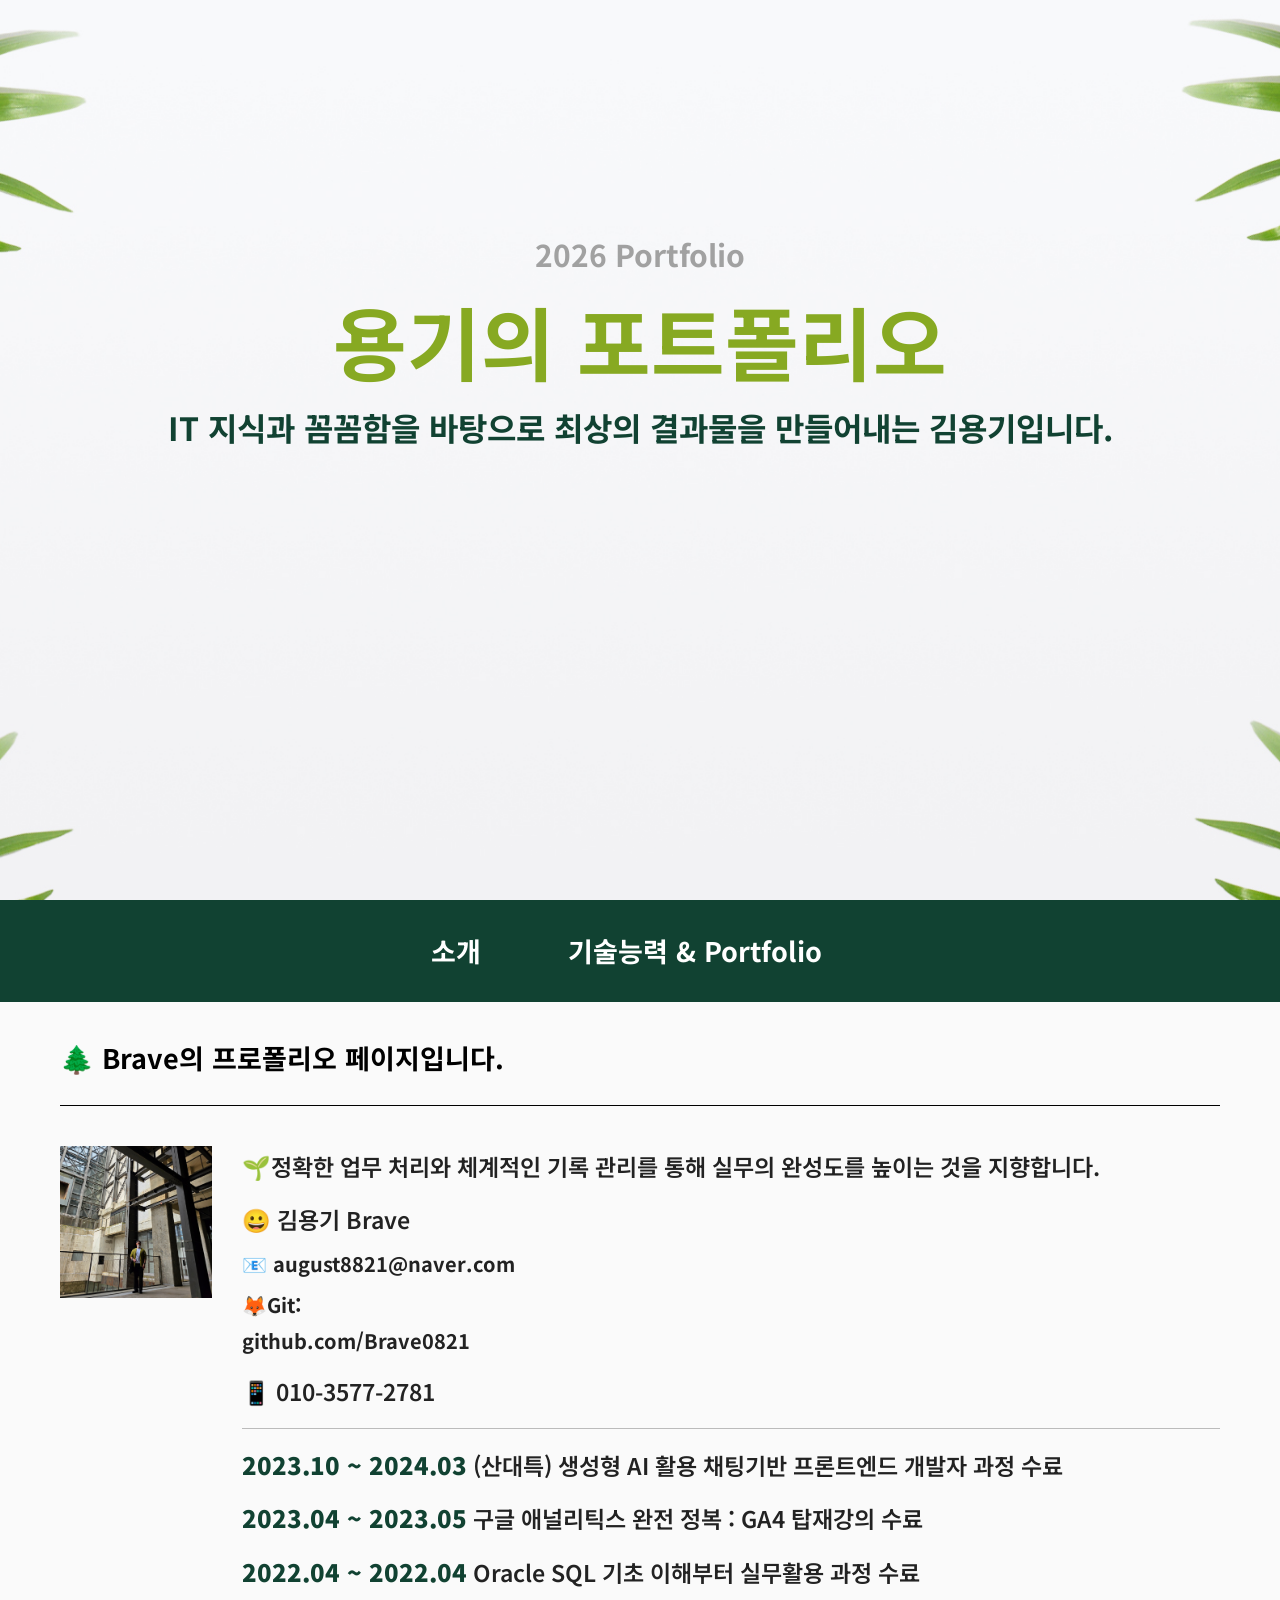
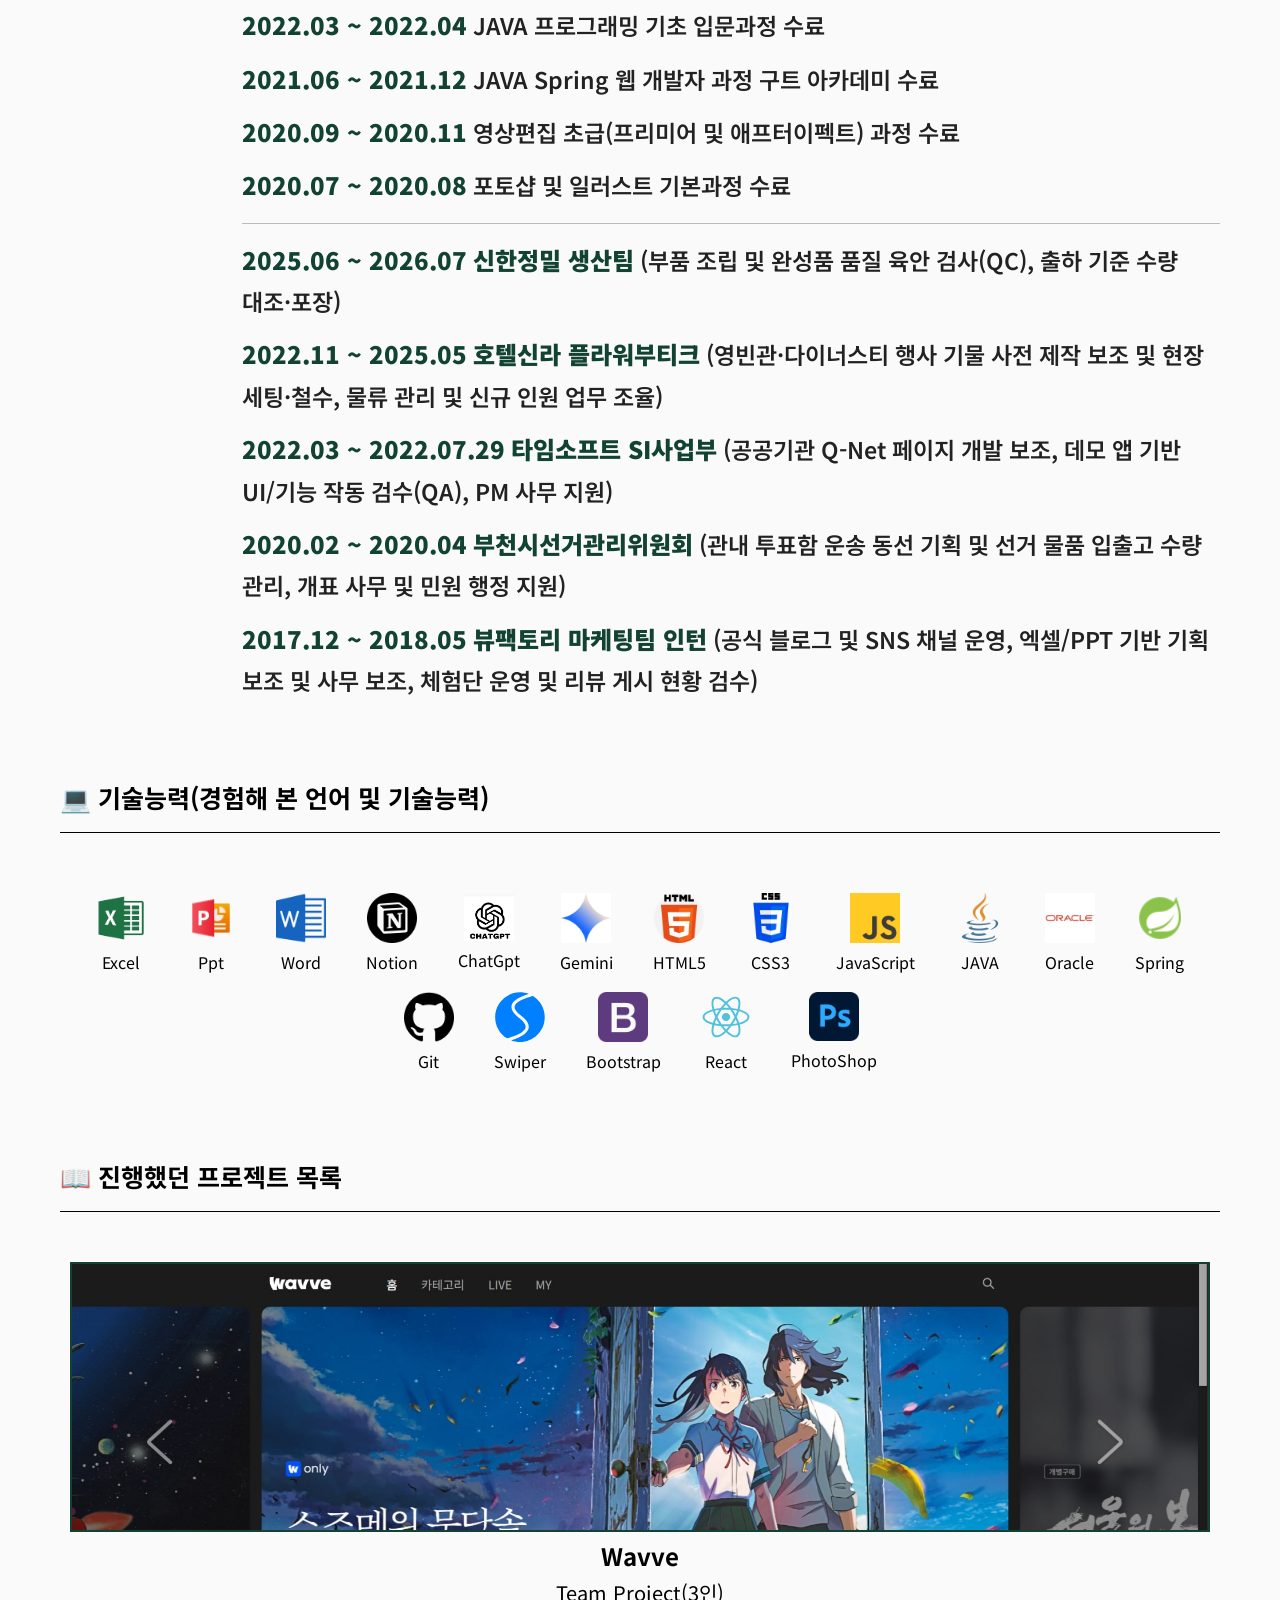
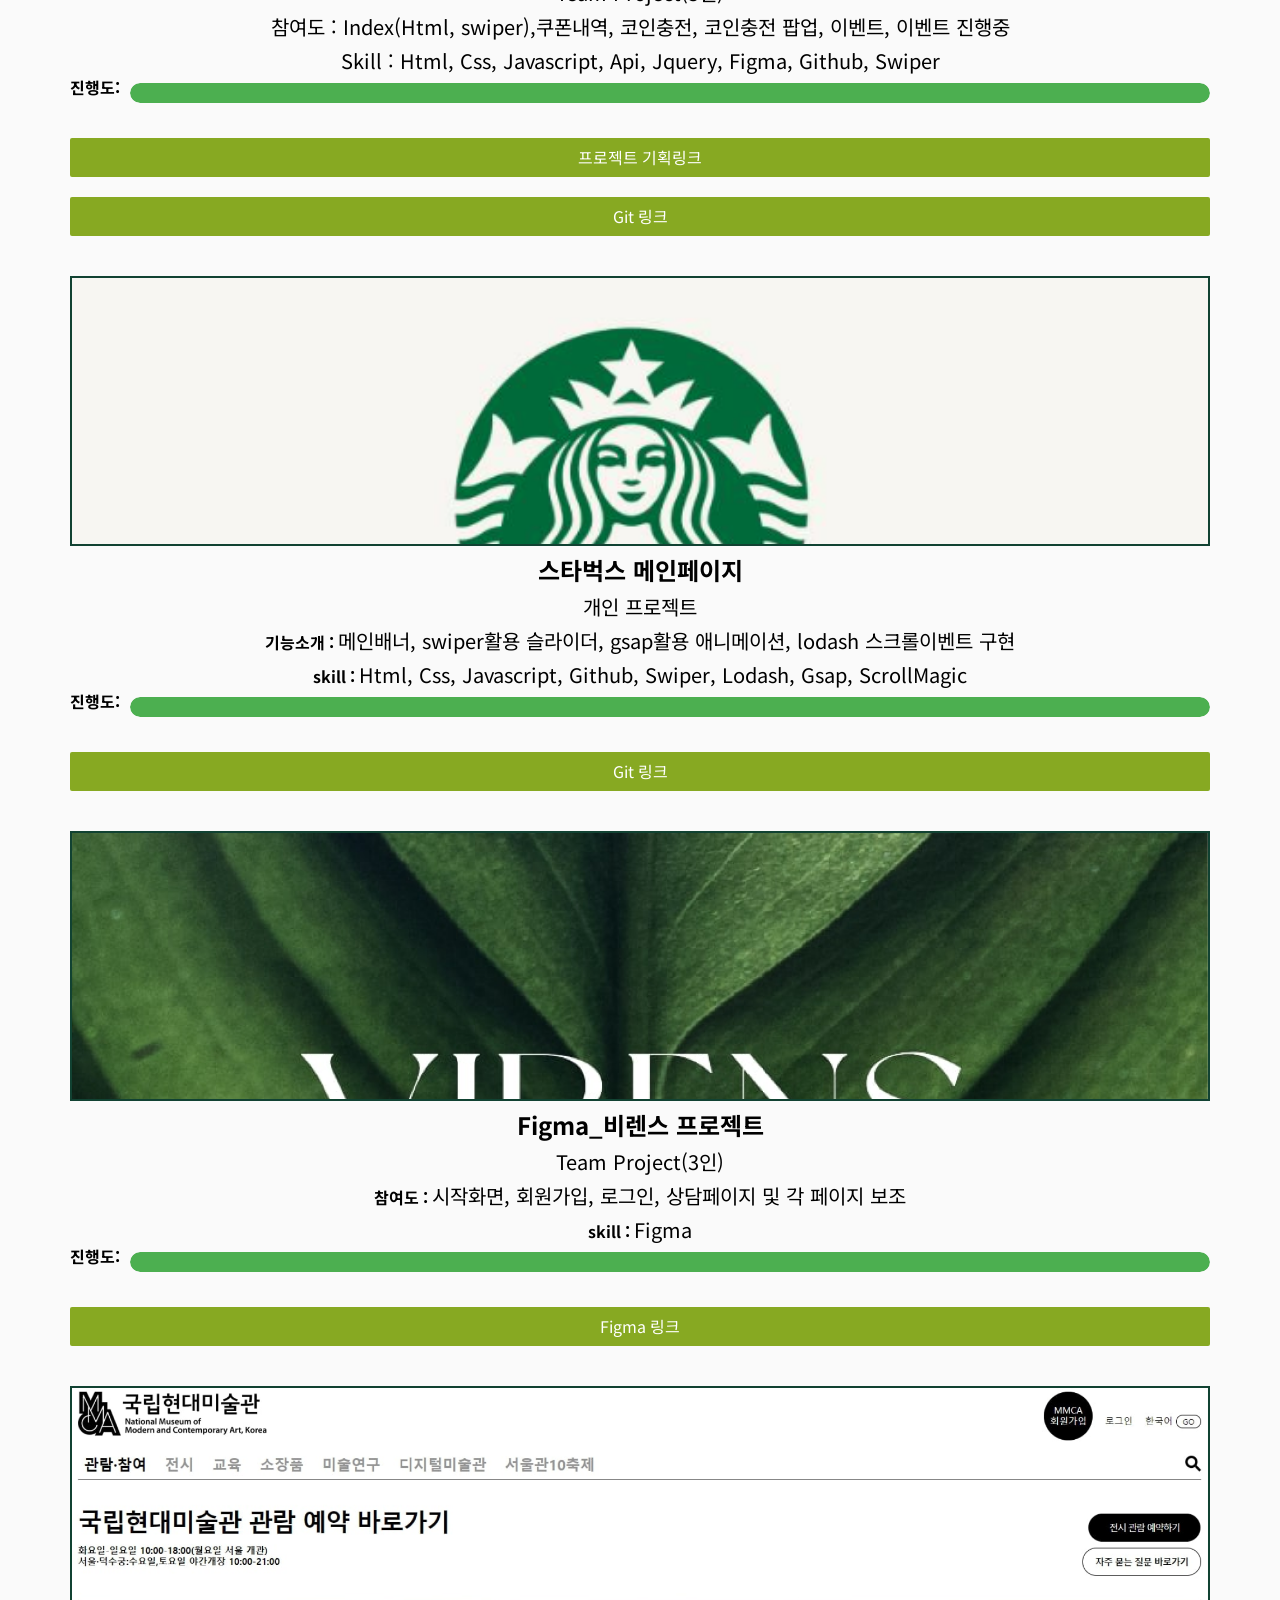
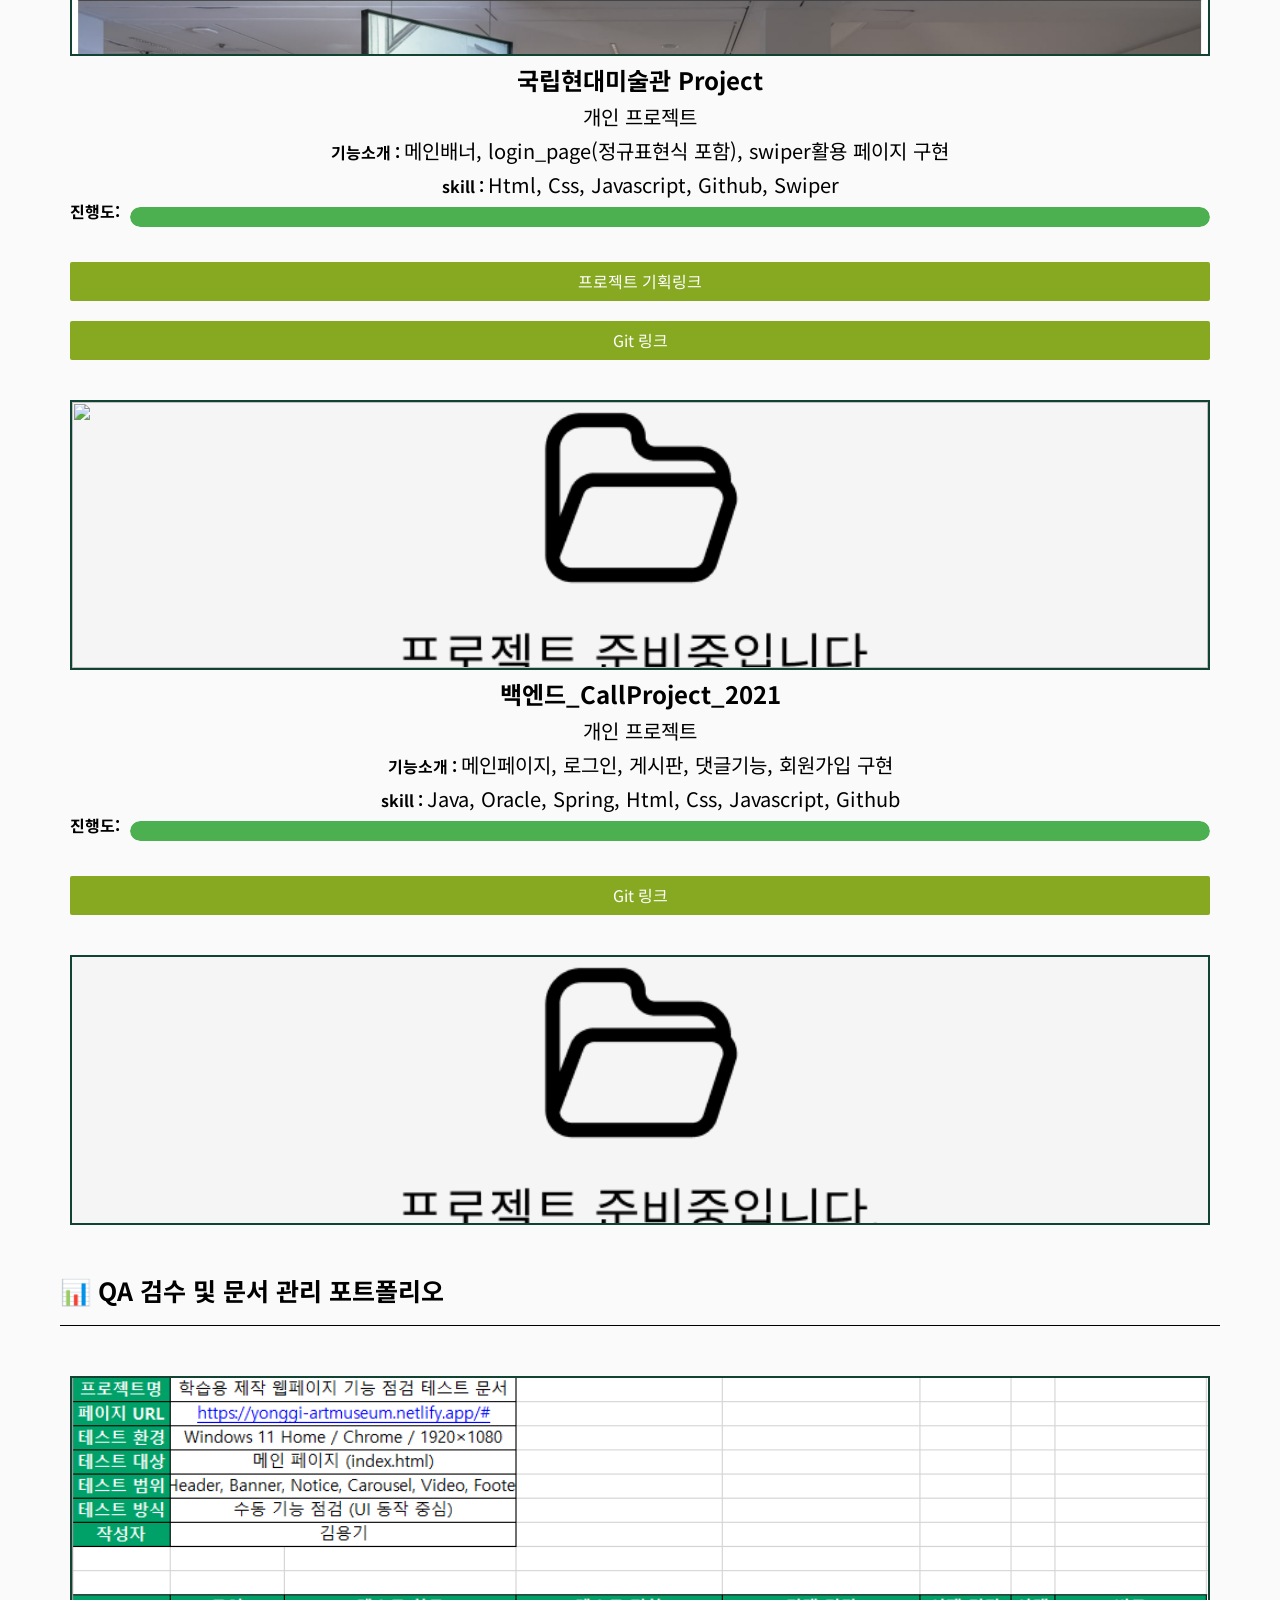
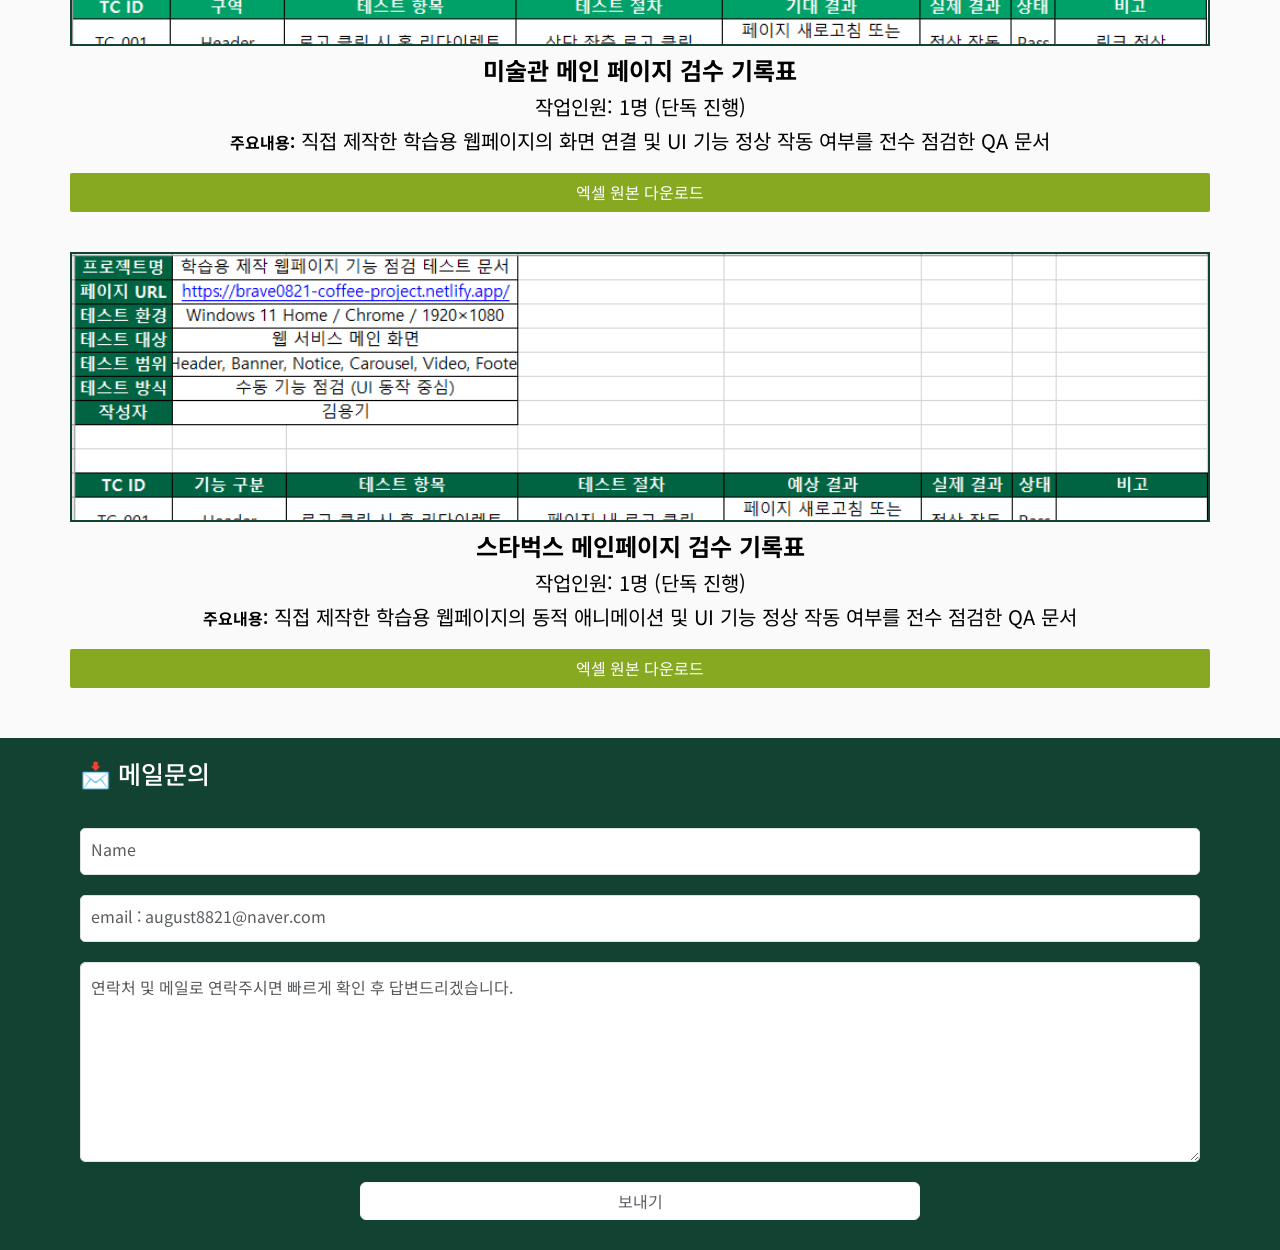
==== commit 6e0c5694: "26_08_대대적인 수정" ====
--- a/index.html
+++ b/index.html
@@ -9,17 +9,17 @@
     <link rel="preconnect" href="https://fonts.googleapis.com">
     <link rel="preconnect" href="https://fonts.gstatic.com" crossorigin>
     <link href="https://fonts.googleapis.com/css2?family=Black+Han+Sans&display=swap" rel="stylesheet">
-     <!--플러그인 필수 css cdn 연결-->
-     <link rel="stylesheet" href="https://cdnjs.cloudflare.com/ajax/libs/Swiper/11.0.5/swiper-bundle.css">
-     <link rel="stylesheet" href="https://cdnjs.cloudflare.com/ajax/libs/Swiper/11.0.5/swiper-bundle.min.css">
-     <!--플러그인 필수 JS cdn 연결-->
-     <script src="https://cdnjs.cloudflare.com/ajax/libs/Swiper/11.0.5/swiper-bundle.min.js"></script>
-     <script src="https://cdnjs.cloudflare.com/ajax/libs/Swiper/11.0.5/swiper-bundle.js"></script>
+    <!--플러그인 필수 css cdn 연결-->
+    <link rel="stylesheet" href="https://cdnjs.cloudflare.com/ajax/libs/Swiper/11.0.5/swiper-bundle.css">
+    <link rel="stylesheet" href="https://cdnjs.cloudflare.com/ajax/libs/Swiper/11.0.5/swiper-bundle.min.css">
+    <!--플러그인 필수 JS cdn 연결-->
+    <script src="https://cdnjs.cloudflare.com/ajax/libs/Swiper/11.0.5/swiper-bundle.min.js"></script>
+    <script src="https://cdnjs.cloudflare.com/ajax/libs/Swiper/11.0.5/swiper-bundle.js"></script>
     <link href="https://cdn.jsdelivr.net/npm/bootstrap@5.0.2/dist/css/bootstrap.min.css" rel="stylesheet"
         integrity="sha384-EVSTQN3/azprG1Anm3QDgpJLIm9Nao0Yz1ztcQTwFspd3yD65VohhpuuCOmLASjC" crossorigin="anonymous">
     <script src="https://cdn.jsdelivr.net/npm/bootstrap@5.0.2/dist/js/bootstrap.bundle.min.js"
         integrity="sha384-MrcW6ZMFYlzcLA8Nl+NtUVF0sA7MsXsP1UyJoMp4YLEuNSfAP+JcXn/tWtIaxVXM" crossorigin="anonymous">
-    </script>
+        </script>
     <!-- 구글 폰트 -->
     <link rel="preconnect" href="https://fonts.googleapis.com">
     <link rel="preconnect" href="https://fonts.gstatic.com" crossorigin>
@@ -45,7 +45,7 @@
             <ul>
                 <li><a href="#about">소개</a></li>
                 <li><a href="#my_skills">기술능력 & Portfolio</a></li>
-              <!--   <li><a href="#projects">Portfolio</a></li> -->
+                <!--   <li><a href="#projects">Portfolio</a></li> -->
             </ul>
         </nav>
     </header>
@@ -60,26 +60,32 @@
                         <p>&#128512; 김용기 Brave</p>
                         <p class="addr_content "><em class="addr_title"></em>&#128231; august8821@naver.com</p>
                         <a href=https://github.com/Brave0821 target="_blank">
-                            <p class="addr_content"  title="클릭 시 저의 Git 사이트로 이동합니다. " data-bs-toggle="tooltip" >&#x1F98A;Git: github.com/Brave0821</p>
+                            <p class="addr_content" title="클릭 시 저의 Git 사이트로 이동합니다. " data-bs-toggle="tooltip">
+                                &#x1F98A;Git: github.com/Brave0821</p>
                         </a>
                         <p>&#128241; 010-3577-2781</p>
                         <hr>
                         <!-- 수정됨: 교육 이력 핵심 역량 요약 추가 및 폰트 강조 -->
-                        <p><strong>2023.10 ~ 2024.03</strong> (산대특) 생성형 AI 활용 채팅기반 프론트엔드 개발자 과정 수료 <strong>(데이터 구조 이해 및 QA 검수)</strong></p>
+                        <p><strong>2023.10 ~ 2024.03</strong> (산대특) 생성형 AI 활용 채팅기반 프론트엔드 개발자 과정 수료 <strong></strong></p>
                         <P><strong>2023.04 ~ 2023.05</strong> 구글 애널리틱스 완전 정복 : GA4 탑재강의 수료 </P>
                         <p><strong>2022.04 ~ 2022.04</strong> Oracle SQL 기초 이해부터 실무활용 과정 수료</p>
                         <p><strong>2022.03 ~ 2022.04</strong> JAVA 프로그래밍 기초 입문과정 수료</p>
-                        <p><strong>2021.06 ~ 2021.12</strong> JAVA Spring 웹 개발자 과정 구트 아카데미 수료 <strong>(데이터 처리 및 검증 경험)</strong></p>
+                        <p><strong>2021.06 ~ 2021.12</strong> JAVA Spring 웹 개발자 과정 구트 아카데미 수료 <strong></strong></p>
                         <p><strong>2020.09 ~ 2020.11</strong> 영상편집 초급(프리미어 및 애프터이펙트) 과정 수료</p>
                         <p><strong>2020.07 ~ 2020.08</strong> 포토샵 및 일러스트 기본과정 수료</p>
                         <hr>
                         <!-- 수정됨: 업무 경력 최신순 정렬, 최근 경력 추가 및 직무 핵심 요약 굵게 처리 -->
-                        <p><strong>2025.06 ~ 2026.07</strong> <strong>신한정밀 생산팀</strong> (부품 조립, 출하 수량 확인 및 품질 육안 검사)</p>
-                        <p><strong>2022.11 ~ 2025.05</strong> <strong>호텔신라 플라워부티크</strong> (행사 장식 자재 관리, 물류 및 현장 세팅 지원)</p>
-                        <p><strong>2022.03 ~ 2022.07.29</strong> <strong>타임소프트 SI사업부</strong> (웹 시스템 기능 점검, UI/UX 보조 및 QA 지원)</p>
-                        <p><strong>2020.02 ~ 2020.04</strong> <strong>부천시선거관리위원회</strong> (선거 물품 입출고 수량 관리 및 행정 보조)</p>
-                        <p><strong>2017.12 ~ 2018.05</strong> <strong>뷰팩토리 마케팅팀 인턴</strong> (엑셀 활용 사무, 상세페이지 기획 보조 및 콘텐츠 관리)</p>                </div>
-                </div>
+                        <p><strong>2025.06 ~ 2026.07</strong> <strong>신한정밀 생산팀</strong> (부품 조립 및 완성품 품질 육안 검사(QC), 출하 기준
+                            수량 대조·포장)</p>
+                        <p><strong>2022.11 ~ 2025.05</strong> <strong>호텔신라 플라워부티크</strong> (영빈관·다이너스티 행사 기물 사전 제작 보조 및
+                            현장 세팅·철수, 물류 관리 및 신규 인원 업무 조율)</p>
+                        <p><strong>2022.03 ~ 2022.07.29</strong> <strong>타임소프트 SI사업부</strong> (공공기관 Q-Net 페이지 개발 보조, 데모
+                            앱 기반 UI/기능 작동 검수(QA), PM 사무 지원)</p>
+                        <p><strong>2020.02 ~ 2020.04</strong> <strong>부천시선거관리위원회</strong> (관내 투표함 운송 동선 기획 및 선거 물품 입출고
+                            수량 관리, 개표 사무 및 민원 행정 지원)</p>
+                        <p><strong>2017.12 ~ 2018.05</strong> <strong>뷰팩토리 마케팅팀 인턴</strong> (공식 블로그 및 SNS 채널 운영, 엑셀/PPT
+                            기반 기획 보조 및 사무 보조, 체험단 운영 및 리뷰 게시 현황 검수)</p>
+                    </div>
             </section>
             <section id="my_skills">
                 <h2>&#x1F4BB; 기술능력(경험해 본 언어 및 기술능력)</h2>
@@ -142,9 +148,9 @@
                 <ul class="swiper-wrapper">
                     <li class="swiper-slide">
                         <a href="https://teamprojectwavve-main250903.netlify.app/" target="_blank" class="photo"
-                            title="클릭 시 프로젝트 결과 페이지로 이동합니다" data-bs-toggle="tooltip"><img src="./images/png/my_port1.png"
-                                alt=""></a>
-                                <!-- https://teamprojectwavve-main250903.netlify.app/
+                            title="클릭 시 프로젝트 결과 페이지로 이동합니다" data-bs-toggle="tooltip"><img
+                                src="./images/png/my_port1.png" alt=""></a>
+                        <!-- https://teamprojectwavve-main250903.netlify.app/
                                 teamprojectwavve-main250903.netlify.app - 25년 9월 3일 기존 도메인 기한 종료로 페이지가 열리지 않아서 
                                  팀 깃에서 집 파일로 다운로드 후 넷니파이에 올렸음  - > 집 파일로 다운로드 받은거라 깃 저장소에 영향 x 터미널로 다운받은거 아님 
                                  집 파일로 받은거 25년 9월 3일 수요일   -->
@@ -157,10 +163,15 @@
                         <p>Team Project(3인)</p>
                         <p>참여도 : Index(Html, swiper),쿠폰내역, 코인충전, 코인충전 팝업, 이벤트, 이벤트 진행중</p>
                         <p>Skill : Html, Css, Javascript, Api, Jquery, Figma, Github, Swiper</p>
-                        <div class="progress-bar">
-                            <div class="progress" id="progress_wavve"></div>
-                        </div>
-                        <div id="progress-label">진행도: </div>
+
+                        <!-- 💡 1단계 적용: 순서를 '글자 -> 바'로 변경하고 전체를 wrap으로 묶었습니다. -->
+                        <div class="progress-wrap">
+                            <div class="progress-label"><strong>진행도:</strong></div>
+                            <div class="progress-bar">
+                                <div class="progress" id="progress_wavve"></div>
+                            </div>
+                        </div>
+
                         <!-- <a class="view" href="https://www.figma.com/proto/d97P1f5xxpEmgM6TqXLsxs/2%EC%A1%B0-Wavve-%ED%8C%80-%ED%94%84%EB%A1%9C%EC%A0%9D%ED%8A%B8?node-id=0-1" target="_blank" data-bs-toggle="tooltip" data-bs-title="Click Figma">프로젝트 기획링크</a> -->
                         <a class="view"
                             href="https://www.figma.com/proto/eJRY4yJRgtSu9EDS7NRVVg/2%ED%8C%80-wavve-%ED%94%84%EB%A1%9C%EC%A0%9D%ED%8A%B8?type=design&node-id=25-2&t=TbO5zuvLXb6Bbsw3-0&scaling=contain&page-id=0%3A1"
@@ -172,72 +183,102 @@
                     <!-- 스타벅스 프로젝트 진행중! -->
                     <li class="swiper-slide ">
                         <a href="https://brave0821-coffee-project.netlify.app/" target="_blank" class="photo"
-                            title="클릭 시 프로젝트 결과 페이지로 이동합니다." data-bs-toggle="tooltip"><img src="./images/starbucks_project.PNG"
-                                alt=""></a>
+                            title="클릭 시 프로젝트 결과 페이지로 이동합니다." data-bs-toggle="tooltip"><img
+                                src="./images/starbucks_project.PNG" alt=""></a>
                         <h3>스타벅스 메인페이지</h3>
                         <p>개인 프로젝트</p>
-                        <p>기능소개 : 메인배너, swiper활용 슬라이더, gsap활용 애니메이션, lodash 스크롤이벤트, 진행중 </p>
-                        <p>skill : Html, Css, Javascript, Github, Swiper, Lodash, Gsap, ScrollMagic</p>
+
+                        <!-- 💡 말머리 진하게 묶고, 끝에 '진행중'을 '이벤트 구현'으로 깔끔하게 마무리했습니다 -->
+                        <p><strong>기능소개 : </strong>메인배너, swiper활용 슬라이더, gsap활용 애니메이션, lodash 스크롤이벤트 구현</p>
+                        <p><strong>skill : </strong>Html, Css, Javascript, Github, Swiper, Lodash, Gsap, ScrollMagic</p>
                         <!-- ScrollMagic : 스크롤 이벤트 시 사용
-                            Lodash : 사용시 lodash 라이브러리 사용할 때 js보다 위에 선언
-                            스크롤 내릴 때 배지 숨기기에 사용 
-                            Gsap :   /* gsap.to - > 애니메이션 라이브러리 */
-                         -->
-                        <div class="progress-bar">
-                            <div class="progress" id="progress_star"></div>
-                        </div>
-                        <div id="progress-label">진행도: </div>
-                    <!--  <a href="#" target="_blank" onclick="show_alert()" class="view" data-bs-toggle="tooltip"
-                            data-bs-title="Click Figma">프로젝트 기획링크</a> -->
+        Lodash : 사용시 lodash 라이브러리 사용할 때 js보다 위에 선언
+        스크롤 내릴 때 배지 숨기기에 사용 
+        Gsap :   /* gsap.to - > 애니메이션 라이브러리 */
+        -->
+
+                        <!-- 💡 1단계 적용: 순서를 '글자 -> 바'로 변경하고 전체를 wrap으로 묶었습니다. (id="progress_star" 유지) -->
+                        <div class="progress-wrap">
+                            <div class="progress-label"><strong>진행도:</strong></div>
+                            <div class="progress-bar">
+                                <div class="progress" id="progress_star"></div>
+                            </div>
+                        </div>
+
+                        <!--  <a href="#" target="_blank" onclick="show_alert()" class="view" data-bs-toggle="tooltip"
+        data-bs-title="Click Figma">프로젝트 기획링크</a> -->
                         <a class="view" target="_blank" href="https://github.com/Brave0821/starbucks_project"
                             data-bs-toggle="tooltip" data-bs-title="Click GitHub">Git 링크</a>
                     </li>
-
-                    <li class="swiper-slide">
-                        <a href="https://www.figma.com/proto/awSRDNw2wSh28Qm1FjveeA/1%EC%A1%B0_%EB%B9%84%EB%A0%8C%EC%8A%A4_%EC%9A%A9%EA%B8%B0%2C%ED%98%84%EB%B9%88%2C%EC%9D%80%EC%A7%80?node-id=1-70&mode=design&t=Zvrmenkyr2TkocUM-1" target="_blank" class="photo"
-                            title="클릭 시 프로젝트 결과 페이지로 이동합니다. " data-bs-toggle="tooltip"><img
-                                src="./images/png/my_port2.png" alt=""></a>
+                    <!-- 비렌스 피그마 -->
+                    <li class="swiper-slide">
+                        <a href="https://www.figma.com/proto/awSRDNw2wSh28Qm1FjveeA/1%EC%A1%B0_%EB%B9%84%EB%A0%8C%EC%8A%A4_%EC%9A%A9%EA%B8%B0%2C%ED%98%84%EB%B9%88%2C%EC%9D%80%EC%A7%80?node-id=1-70&mode=design&t=Zvrmenkyr2TkocUM-1"
+                            target="_blank" class="photo" title="클릭 시 프로젝트 결과 페이지로 이동합니다. "
+                            data-bs-toggle="tooltip"><img src="./images/png/my_port2.png" alt=""></a>
                         <h3>Figma_비렌스 프로젝트</h3>
                         <p>Team Project(3인)</p>
-                        <p>참여도 : 시작화면, 회원가입, 로그인, 상담페이지 및 각 페이지 보조</p>
-                        <p>skill : Figma</p>
-                        <div class="progress-bar">
-                            <div class="progress" id="progress_virens"></div>
-                        </div>
-                        <div id="progress-label">진행도: </div>
-                        <a class="view" target="_blank" href="https://www.figma.com/file/ej5Dd2ijztCohTHC5mE9Yn/%EB%B9%84%EB%A0%8C%EC%8A%A4_%EC%9E%91%EC%97%85%ED%8E%98%EC%9D%B4%EC%A7%80?type=design&node-id=0%3A1&mode=design&t=mO05AOOE3wdHelzq-1"
+
+                        <!-- 💡 말머리 진하게 굵기 처리 -->
+                        <p><strong>참여도 : </strong>시작화면, 회원가입, 로그인, 상담페이지 및 각 페이지 보조</p>
+                        <p><strong>skill : </strong>Figma</p>
+
+                        <!-- 💡 1단계 적용: 순서를 '글자 -> 바'로 변경하고 전체를 wrap으로 묶었습니다. (id="progress_virens" 유지) -->
+                        <div class="progress-wrap">
+                            <div class="progress-label"><strong>진행도:</strong></div>
+                            <div class="progress-bar">
+                                <div class="progress" id="progress_virens"></div>
+                            </div>
+                        </div>
+
+                        <a class="view" target="_blank"
+                            href="https://www.figma.com/file/ej5Dd2ijztCohTHC5mE9Yn/%EB%B9%84%EB%A0%8C%EC%8A%A4_%EC%9E%91%EC%97%85%ED%8E%98%EC%9D%B4%EC%A7%80?type=design&node-id=0%3A1&mode=design&t=mO05AOOE3wdHelzq-1"
                             data-bs-toggle="tooltip" data-bs-title="Click Figma">Figma 링크</a>
                     </li>
-
+                    <!-- 국립현대미술관 -->
                     <li class="swiper-slide ">
                         <a href="https://yonggi-artmuseum.netlify.app/" target="_blank" class="photo"
-                            title="클릭 시 프로젝트 결과 페이지로 이동합니다" data-bs-toggle="tooltip"><img src="./images/png/my_port3.png"
-                                alt=""></a>
+                            title="클릭 시 프로젝트 결과 페이지로 이동합니다" data-bs-toggle="tooltip"><img
+                                src="./images/png/my_port3.png" alt=""></a>
                         <h3>국립현대미술관 Project</h3>
                         <p>개인 프로젝트</p>
-                        <p>기능소개 : 메인배너, login_page(정규포함식 포함), swiper활용, 진행중</p>
-                        <p>skill : Html, Css, Javascript, Github, Swiper</p>
-                        <div class="progress-bar">
-                            <div class="progress" id="progress_art"></div>
-                        </div>
-                        <div id="progress-label">진행도: </div>
+
+                        <!-- 💡 말머리 진하게 및 문구 다듬기 -->
+                        <p><strong>기능소개 : </strong>메인배너, login_page(정규표현식 포함), swiper활용 페이지 구현</p>
+                        <p><strong>skill : </strong>Html, Css, Javascript, Github, Swiper</p>
+
+                        <!-- 💡 1단계 적용: 순서를 '글자 -> 바'로 변경하고 전체를 wrap으로 묶었습니다. (id="progress_art" 유지) -->
+                        <div class="progress-wrap">
+                            <div class="progress-label"><strong>진행도:</strong></div>
+                            <div class="progress-bar">
+                                <div class="progress" id="progress_art"></div>
+                            </div>
+                        </div>
+
                         <a href="#" target="_blank" onclick="show_alert()" class="view" data-bs-toggle="tooltip"
                             data-bs-title="Click Figma">프로젝트 기획링크</a>
                         <a class="view" target="_blank" href="https://github.com/Brave0821/cloneCoding_art_museum"
                             data-bs-toggle="tooltip" data-bs-title="Click GitHub">Git 링크</a>
                     </li>
+                    <!-- 백엔드 프로젝트 -->
                     <li class="swiper-slide">
                         <a href="./images/백엔드_CallProject_2021_김용기(발표 +시연영상).pptx" target="_blank" class="photo"
                             title="클릭 시 프로젝트 자료&시연영상이 다운로드됩니다. " data-bs-toggle="tooltip"><img
                                 src="./images/my_port4.png" alt=""></a>
                         <h3>백엔드_CallProject_2021</h3>
                         <p>개인 프로젝트</p>
-                        <p>기능소개 :메인페이지, 로그인, 게시판, 댓글기능, 회원가입 구현</p>
-                        <p>skill : Java, Oracle, Spring, Html, Css, Javascript, Github</p>
-                        <div class="progress-bar">
-                            <div class="progress" id="progress_call"></div>
-                        </div>
-                        <div id="progress-label">진행도: </div>
+
+                        <!-- 💡 말머리 진하게 굵기 처리 -->
+                        <p><strong>기능소개 : </strong>메인페이지, 로그인, 게시판, 댓글기능, 회원가입 구현</p>
+                        <p><strong>skill : </strong>Java, Oracle, Spring, Html, Css, Javascript, Github</p>
+
+                        <!-- 💡 1단계 적용: 순서를 '글자 -> 바'로 변경하고 전체를 wrap으로 묶었습니다. (id="progress_call" 유지) -->
+                        <div class="progress-wrap">
+                            <div class="progress-label"><strong>진행도:</strong></div>
+                            <div class="progress-bar">
+                                <div class="progress" id="progress_call"></div>
+                            </div>
+                        </div>
+
                         <a class="view" target="_blank" href="https://github.com/Brave0821/CallProject"
                             data-bs-toggle="tooltip" data-bs-title="Click GitHub">Git 링크</a>
                     </li>
@@ -260,9 +301,10 @@
                         <div class="photo"><img src="./images/qa_art_museum.png" alt="미술관 검수 기록표 캡처"></div>
                         <h3>미술관 메인 페이지 검수 기록표</h3>
                         <p>작업인원: 1명 (단독 진행)</p>
-                        <p><strong>주요내용:</strong> 제작물의 주요 기능 정상 작동 여부 전수 점검 및 데이터 관리 문서</p>
+                        <p><strong>주요내용:</strong> 직접 제작한 학습용 웹페이지의 화면 연결 및 UI 기능 정상 작동 여부를 전수 점검한 QA 문서</p>
                         <!-- 다운로드 속성을 추가하여 클릭 시 엑셀 파일이 다운로드 되도록 설정 -->
-                        <a href="./문서경로/학습용 제작 페이지 검수 기록표(미술관 메인 페이지).xlsx" download class="view" data-bs-toggle="tooltip" data-bs-title="Excel Download">엑셀 원본 다운로드</a>
+                        <a href="./qa_documents/qa_report_artmuseum.xlsx" download class="view" data-bs-toggle="tooltip"
+                            data-bs-title="Excel Download">엑셀 원본 다운로드</a>
                     </li>
 
                     <!-- 스타벅스 QA -->
@@ -271,9 +313,10 @@
                         <div class="photo"><img src="./images/qa_starbucks.png" alt="스타벅스 검수 기록표 캡처"></div>
                         <h3>스타벅스 메인페이지 검수 기록표</h3>
                         <p>작업인원: 1명 (단독 진행)</p>
-                        <p><strong>주요내용:</strong> UI/UX 오류 추적 및 기능 점검 결과 기록표 작성</p>
+                        <p><strong>주요내용:</strong> 직접 제작한 학습용 웹페이지의 동적 애니메이션 및 UI 기능 정상 작동 여부를 전수 점검한 QA 문서</p>
                         <!-- 다운로드 속성을 추가하여 클릭 시 엑셀 파일이 다운로드 되도록 설정 -->
-                        <a href="./문서경로/학습용 제작 페이지 검수 기록표(스타벅스 메인페이지).xlsx" download class="view" data-bs-toggle="tooltip" data-bs-title="Excel Download">엑셀 원본 다운로드</a>
+                        <a href="./qa_documents/qa_report_starbucks.xlsx" download class="view" data-bs-toggle="tooltip"
+                            data-bs-title="Excel Download">엑셀 원본 다운로드</a>
                     </li>
                 </ul>
                 <!-- 슬라이더 버튼 -->
--- a/style/portfolio.css
+++ b/style/portfolio.css
@@ -129,11 +129,28 @@
   padding-left: 10px;
 }
 main .main_wrap #about .profile .info .main_title {}
-main .main_wrap #about .profile .info p {
+
+/* main .main_wrap #about .profile .info p {
   font-weight: bold;
   font-size: 21px;
   margin-top: 5px;
   line-height:1.7;
+} */
+
+main .main_wrap #about .profile .info p {
+  font-size: 23px; 
+  margin-top: 12px; 
+  line-height: 1.8; 
+  color: #222; 
+  word-break: keep-all; 
+  font-weight: 600; /* 👈 추가됨: 검은색 기본 글자들을 도톰하게(반굵게) 만들어 줍니다. */
+}
+
+/* 직장명, 기간 강조 폰트 */
+main .main_wrap #about .profile .info p strong {
+  color: #114232; 
+  font-size: 24px;
+  font-weight: 900; /* 👈 추가됨: 초록색 글자는 아주 굵게 만들어서 확실한 포인트를 줍니다. */
 }
 
 main .main_wrap #about .profile .info p:last-child {
@@ -219,6 +236,8 @@
 main .main_wrap #qa_projects .swiper-wrapper .swiper-slide .photo img {
   width:100%;
   height: 100%;
+  object-fit: cover; /* 👈 추가됨: 원본 비율을 유지하면서 빈틈없이 꽉 채워줍니다. */
+  object-position: top; /* 👈 추가됨: 웹페이지 캡처본의 핵심인 '위쪽'을 기준으로 자릅니다. */
 }
 main .main_wrap #projects .swiper-wrapper .swiper-slide h3,
 main .main_wrap #qa_projects .swiper-wrapper .swiper-slide h3 {
@@ -352,4 +371,39 @@
   float: left;
   margin-right: 10px; /* 라벨과 막대 사이의 간격 조절 */
   margin-top: 10px;
+}
+
+/* 프로젝트 썸네일 아래 제목(h3)을 모두 진하게 설정 */
+.swiper-slide h3 {
+    font-weight: 700 !important; /* 글씨 굵기 설정 (700이 일반적인 Bold입니다) */
+}
+
+/* 썸네일 아래 전체 상자를 유연하게(flex) 만들고 세로로 정렬 */
+.swiper-slide {
+    display: flex;
+    flex-direction: column;
+}
+
+/* 진행도 전체 래퍼 설정 */
+.progress-wrap {
+    display: flex !important;
+    flex-direction: row !important; /* 무조건 가로(일직선)로 배치 */
+    align-items: center !important; /* 수직 중앙 정렬 */
+    justify-content: center !important;
+    gap: 10px;
+    margin-top: auto !important; /* 바닥으로 쫙 밀어내기 */
+    margin-bottom: 15px;
+    width: 100%;
+}
+
+/* 진행도 글씨 설정 */
+.progress-wrap .progress-label {
+    white-space: nowrap; /* 글씨가 줄바꿈되지 않게 방지 */
+    flex-shrink: 0; /* 바에 밀려서 글씨가 찌그러지지 않게 방어 */
+}
+
+/* 초록색 바 설정 */
+.progress-wrap .progress-bar {
+    flex: 1; /* 남은 공간을 초록색 바가 다 차지하도록 유연하게 설정 */
+    width: auto !important; /* 기존 100% 넓이 고집 꺾기 */
 }
--- a/style/reaction/portfolio_reaction.css
+++ b/style/reaction/portfolio_reaction.css
@@ -2,18 +2,20 @@
     .start_wrap .year_title {
         font-size: 1.25rem;
     }
-    
+
     .start_wrap h1 {
         font-size: 3.75rem;
     }
 
-    .start_wrap .info{
+    .start_wrap .info {
         font-size: 1rem
     }
+
     main .main_wrap #about .profile .photo img {
         width: 250%;
         margin-top: 25px;
     }
+
     main .main_wrap #about .profile {
         flex-direction: column;
     }
@@ -21,78 +23,87 @@
     main .main_wrap #about .profile .info {
         margin-top: 0px;
     }
+
     main .main_wrap #my_skills .my_skills_ul {
         flex-wrap: wrap;
     }
+
     main .main_wrap #projects .swiper-wrapper .swiper-slide .photo {
-    width: 100%;
-    height: 260px;
+        width: 100%;
+        height: 260px;
     }
+
     main .main_wrap #projects .swiper-wrapper .swiper-slide .photo img {}
+
     main .main_wrap #projects .swiper-wrapper .swiper-slide h3 {
         font-size: 1.25rem
     }
+
     main .main_wrap #projects .swiper-wrapper .swiper-slide p {
         font-size: 1rem;
     }
+
     main .main_wrap #projects .swiper-wrapper .swiper-slide .view {
         padding: 7px 15px
     }
 
     main .main_wrap #projects .swiper-button-prev {
-        position: absolute; color: #000;
+        position: absolute;
+        color: #000;
         top: 225px;
     }
+
     main .main_wrap #projects .swiper-button-next {
-        position: absolute; color: #000;
+        position: absolute;
+        color: #000;
         top: 225px;
     }
+
     footer .mail #mailFrm {
         text-align: center;
     }
-/* 3 4(넓은화면x) 5넓은화면x  11넓 괜찮은데?? 13? 15 16*/
+
+    /* 3 4(넓은화면x) 5넓은화면x  11넓 괜찮은데?? 13? 15 16*/
     .start_wrap {
-        background:#f7f9fb url(/images/background_img/img4.jpg) no-repeat center;
-/*         background-size:cover;
+        background: #f7f9fb url(/images/background_img/img4.jpg) no-repeat center;
+        /*         background-size:cover;
         height: 100vh;
         width: 100vw;
         text-align: center;
         padding: 18.4% 0 0 0; */
-      }
+    }
 }
-
-
-
 
 
 @media screen and (max-width:768px) {
 
     .start_wrap {
-        background:#f7f9fb url(/images/background_img/img4.jpg) no-repeat center;
- /*        background-size:cover;
+        background: #f7f9fb url(/images/background_img/img4.jpg) no-repeat center;
+        /*        background-size:cover;
         height: 100vh;
         width: 100vw;
         text-align: center;
         padding: 18.4% 0 0 0; */
-      }
-      
+    }
+
     .start_wrap .year_title {
         font-size: 1.25rem;
     }
-    
+
     .start_wrap h1 {
         font-size: 3.75rem;
     }
 
-    .start_wrap .info{
+    .start_wrap .info {
         font-size: 1rem
     }
 
- 
+
     main .main_wrap #about .profile .photo img {
         width: 250%;
         margin-top: 25 px;
     }
+
     main .main_wrap #about .profile {
         flex-direction: column;
     }
@@ -100,36 +111,61 @@
     main .main_wrap #about .profile .info {
         margin-top: 0px;
     }
+
+    /* 👇 여기에 스텝2 코드를 붙여넣기 하시면 됩니다 👇 */
+    main .main_wrap #about .profile .info p {
+        font-size: 16px;
+        /* 스마트폰에 맞춰 글자 크기 축소 */
+        margin-top: 8px;
+        line-height: 1.6;
+    }
+
+    main .main_wrap #about .profile .info p strong {
+        font-size: 17px;
+    }
+
+    /* 👆 여기까지 👆 */
+
+
     main .main_wrap #my_skills .my_skills_ul {
         flex-wrap: wrap;
     }
+
     main .main_wrap #projects .swiper-wrapper .swiper-slide .photo {
-    width: 100%;
-    height: 260px;
+        width: 100%;
+        height: 260px;
     }
+
     main .main_wrap #projects .swiper-wrapper .swiper-slide .photo img {}
+
     main .main_wrap #projects .swiper-wrapper .swiper-slide h3 {
         font-size: 1.25rem
     }
+
     main .main_wrap #projects .swiper-wrapper .swiper-slide p {
         font-size: 1rem;
     }
+
     main .main_wrap #projects .swiper-wrapper .swiper-slide .view {
         padding: 7px 15px
     }
 
     main .main_wrap #projects .swiper-button-prev {
-        position: absolute; color: #000;
+        position: absolute;
+        color: #000;
         top: 225px;
     }
+
     main .main_wrap #projects .swiper-button-next {
-        position: absolute; color: #000;
+        position: absolute;
+        color: #000;
         top: 225px;
     }
+
     footer .mail #mailFrm {
         text-align: center;
     }
-} 
+}
 
 @media screen and (max-width:553px) {
 
